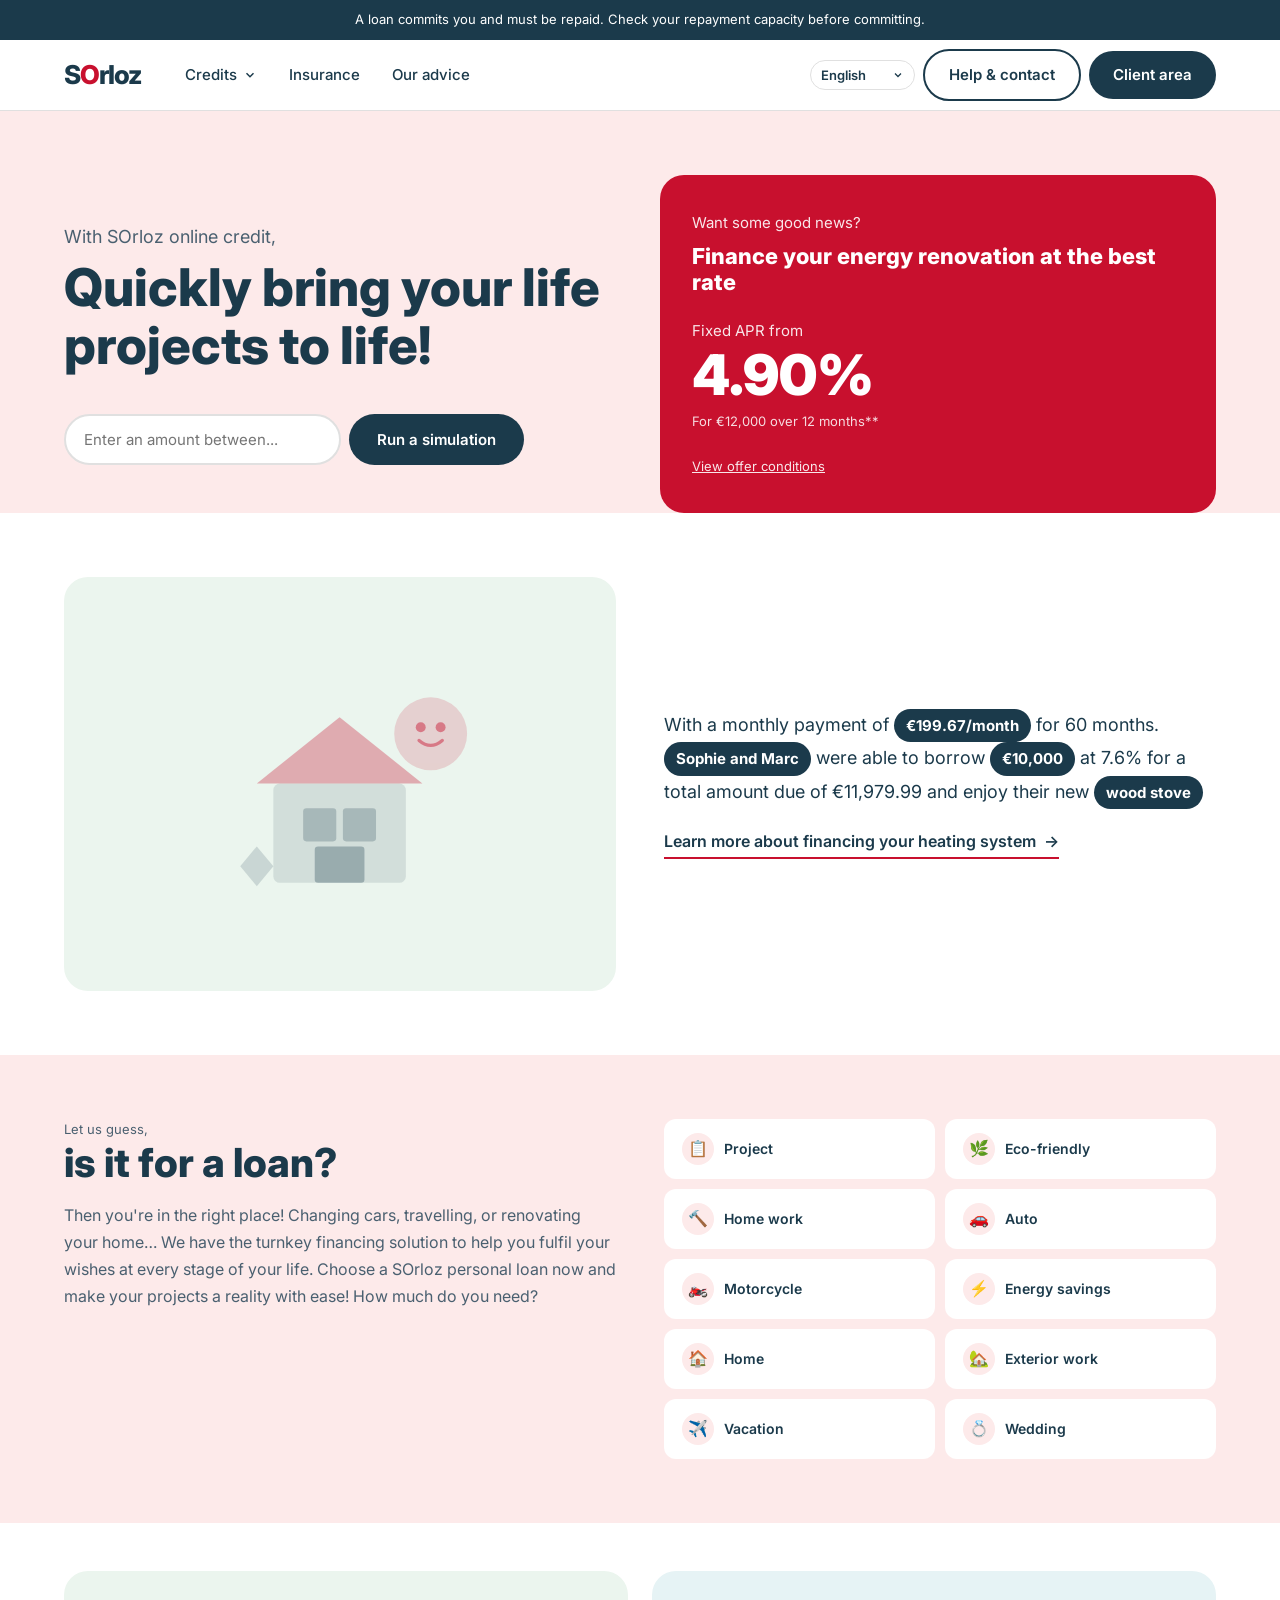
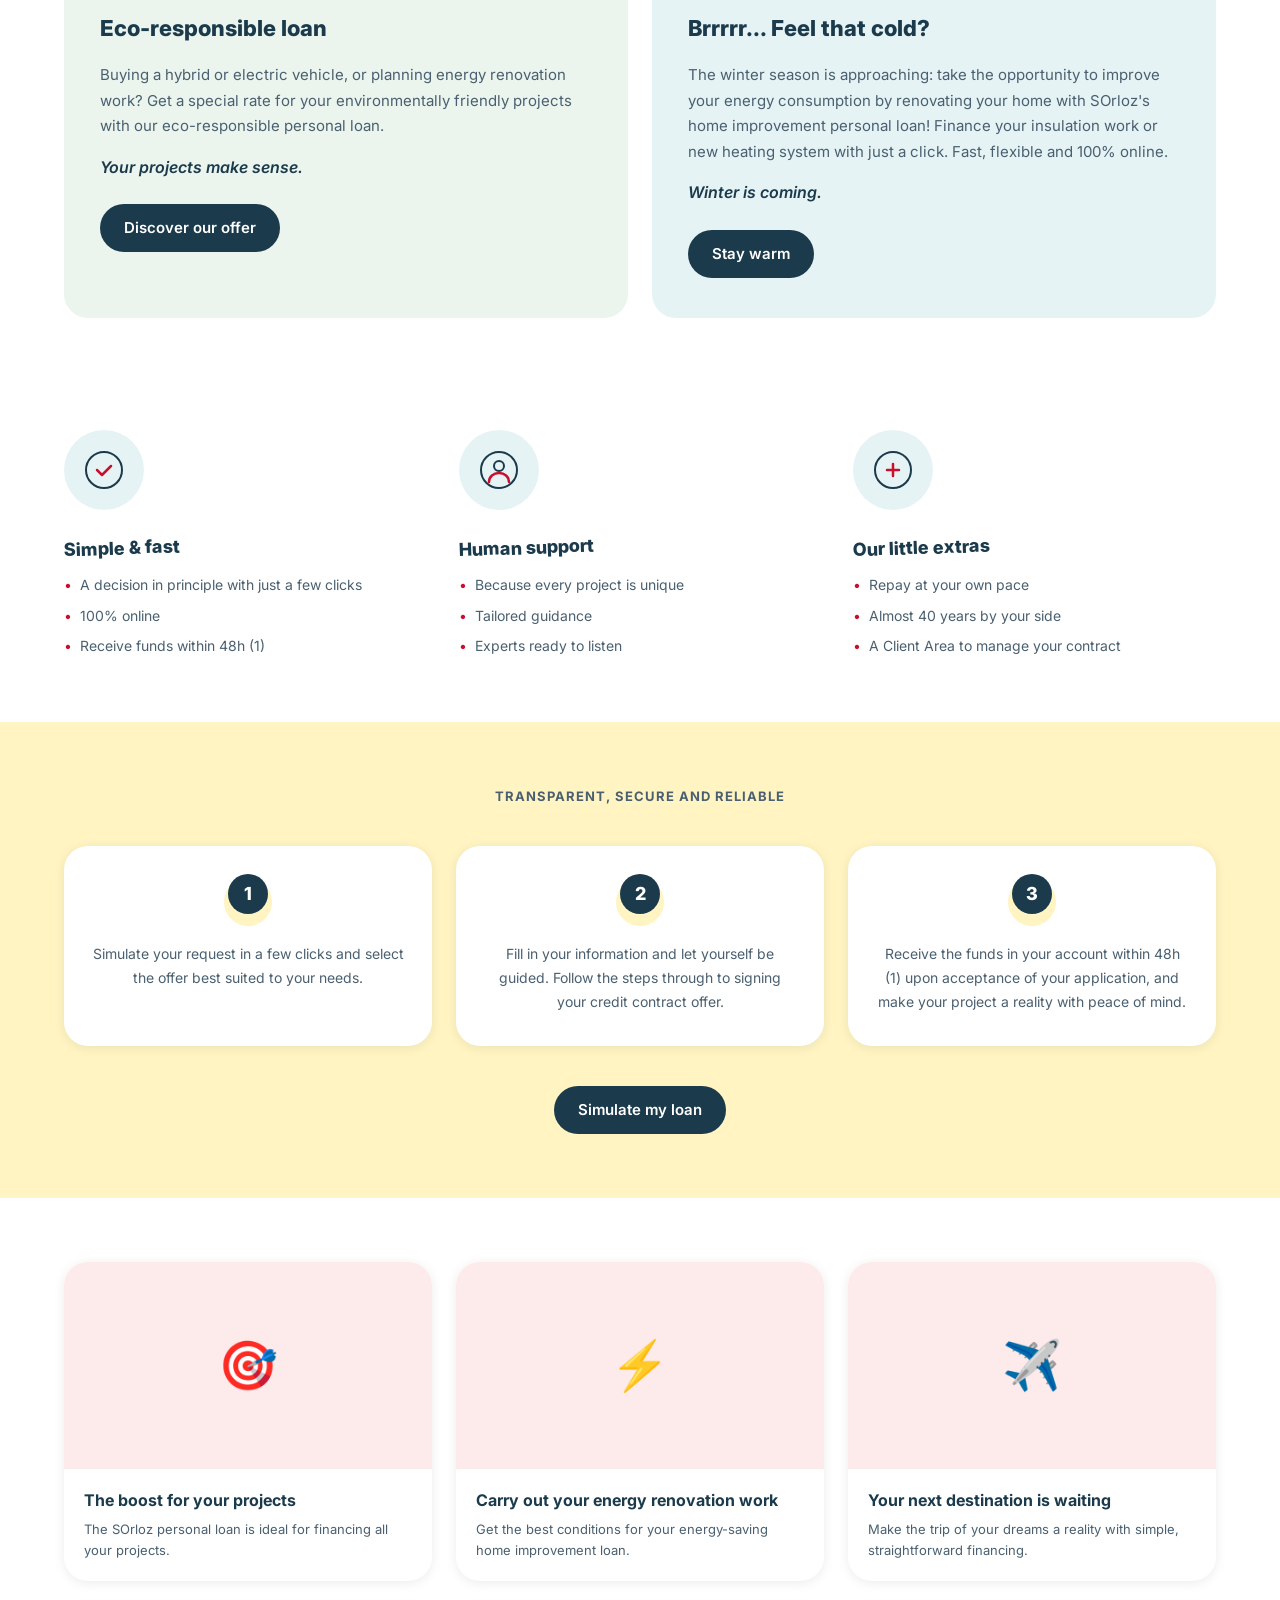
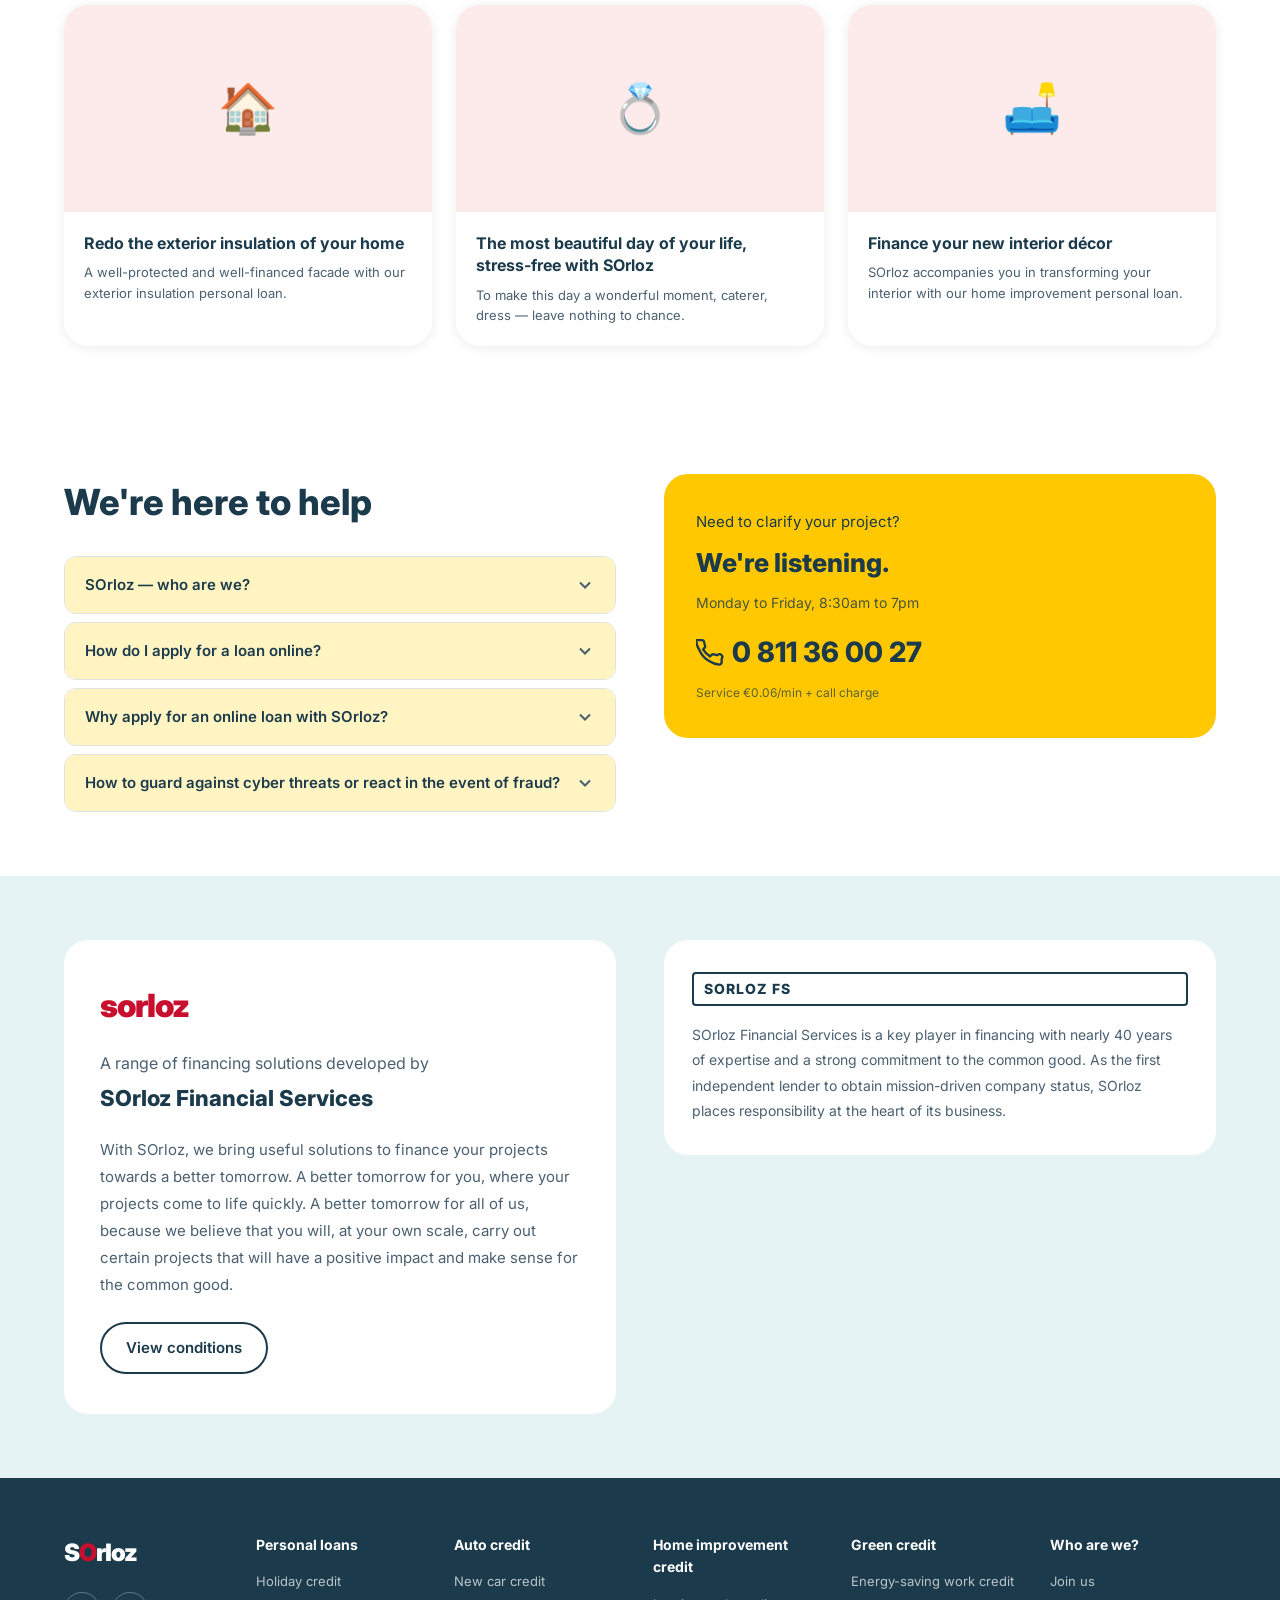
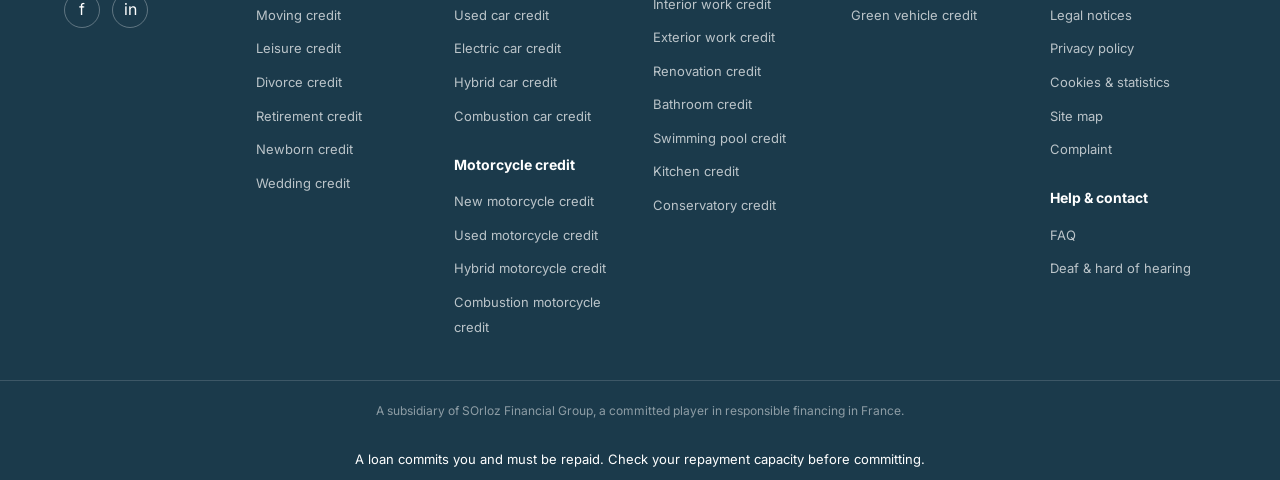
==== index.html @ 2b5bedf6 "Deploy: sync from main [skip ci]" ====
<!DOCTYPE html>
<html lang="fr">
<head>
  <meta charset="UTF-8">
  <meta name="viewport" content="width=device-width, initial-scale=1.0">
  <title>Le crédit en ligne : au service de vos projets | SOrloz</title>
  <meta name="description" content="SOrloz - Crédit en ligne simple, rapide et 100% en ligne. Financez vos projets de vie dès maintenant.">
  <link rel="preconnect" href="https://fonts.googleapis.com">
  <link rel="preconnect" href="https://fonts.gstatic.com" crossorigin>
  <link href="https://fonts.googleapis.com/css2?family=Inter:wght@400;500;600;700;800;900&display=swap" rel="stylesheet">
  <link rel="stylesheet" href="/assets/css/style.css?v=20260615d">
</head>
<body>

  <!-- ─── Alert bar ──────────────────────────────────────────────────────── -->
  <div class="alert-bar" role="alert">
    <span data-i18n="alert.disclaimer">Un crédit vous engage et doit être remboursé. Vérifiez vos capacités de remboursement avant de vous engager.</span>
  </div>

  <!-- ─── Header ────────────────────────────────────────────────────────── -->
  <header class="site-header">
    <div class="container header-inner">

      <a href="/" class="logo" aria-label="SOrloz - Accueil">
        S<span>O</span>rloz
      </a>

      <!-- Mobile toggle -->
      <button class="nav-toggle" aria-label="Menu" aria-expanded="false">&#9776;</button>

      <nav class="nav-links" aria-label="Navigation principale">
        <!-- Crédits mega-menu -->
        <div class="dropdown">
          <button class="dropdown-trigger nav-link" aria-expanded="false" aria-haspopup="true">
            <span data-i18n="nav.credits">Crédits</span>
            <svg width="14" height="14" viewBox="0 0 24 24" fill="none" stroke="currentColor" stroke-width="2.5">
              <polyline points="6 9 12 15 18 9"/>
            </svg>
          </button>
          <div class="dropdown-menu dropdown-mega" role="menu">
            <div class="mega-col">
              <p class="mega-col-title">Prêts personnels</p>
              <a href="/prets-personnels/credit-auto" role="menuitem">Prêt personnel auto</a>
              <a href="/prets-personnels/credit-moto" role="menuitem">Prêt personnel moto</a>
              <a href="/prets-personnels/credit-travaux" role="menuitem">Prêt personnel travaux</a>
              <a href="/prets-personnels/credit-projet" role="menuitem">Prêt personnel projet</a>
              <a href="/prets-personnels/pret-eco-responsable" role="menuitem">Prêt éco-responsable</a>
              <a href="/prets-personnels" class="mega-cta" role="menuitem">Nos prêts persos →</a>
            </div>
            <div class="mega-col">
              <p class="mega-col-title">Projets</p>
              <a href="/prets-personnels/credit-travaux/credit-terrasse" role="menuitem">Crédit terrasse</a>
              <a href="/prets-personnels/credit-projet/credit-vacances" role="menuitem">Crédit vacances</a>
              <a href="/prets-personnels/credit-travaux/credit-chauffage" role="menuitem">Crédit chauffage</a>
              <a href="/prets-personnels/credit-auto/credit-voiture-electrique" role="menuitem">Crédit voiture électrique</a>
              <a href="/prets-personnels/credit-travaux/credit-isolation" role="menuitem">Crédit isolation</a>
              <a href="/prets-personnels/credit-projet" class="mega-cta" role="menuitem">Votre projet →</a>
            </div>
            <div class="mega-col">
              <p class="mega-col-title">Information</p>
              <a href="/prets-personnels/simulation-credit-auto" role="menuitem">Simulation crédit voiture</a>
              <a href="/prets-personnels/simulation-credit-travaux" role="menuitem">Simulation crédit travaux</a>
              <a href="/prets-personnels/simulation-credit-projet" role="menuitem">Simulation crédit projet</a>
              <a href="/prets-personnels/simulation-credit-mariage" role="menuitem">Simulation crédit mariage</a>
              <a href="/prets-personnels/simulation-credit-moto" role="menuitem">Simulation crédit moto</a>
              <a href="/conseils" class="mega-cta" role="menuitem">Nos guides du crédit →</a>
            </div>
          </div>
        </div>

        <a href="/assurance/nos-assurances-de-prets" class="nav-link" data-i18n="nav.insurance">Assurances</a>
        <a href="/conseils" class="nav-link" data-i18n="nav.advice">Nos conseils</a>
        <div class="mobile-nav-footer">
          <div id="lang-switcher-mobile" role="group" aria-label="Sélection de la langue"></div>
        </div>
      </nav>

      <div class="nav-right">
        <!-- Language switcher -->
        <div id="lang-switcher-wrap" role="group" aria-label="Sélection de la langue"></div>

        <a href="/contact" class="btn btn-outline" data-i18n="nav.help">Aide et contact</a>
        <a href="/espace-client" class="btn btn-primary" data-i18n="nav.client">Espace client</a>
      </div>

    </div>
  </header>

  <main>

    <!-- ─── Hero ──────────────────────────────────────────────────────────── -->
    <section class="hero" aria-labelledby="hero-title">
      <div class="container">
        <div class="hero-inner">

          <div class="hero-left">
            <p class="hero-tagline" data-i18n="hero.tagline">Avec le crédit en ligne SOrloz,</p>
            <h1 class="hero-title" id="hero-title" data-i18n="hero.title">
              Concrétisez rapidement vos projets de vie !
            </h1>
            <div class="hero-sim" role="search">
              <input
                class="sim-input"
                type="number"
                min="5500"
                max="60000"
                data-i18n-placeholder="hero.input.placeholder"
                placeholder="Saisir un montant entre 5 500 € et 60 000 €"
                aria-label="Montant du crédit"
              >
              <button class="btn btn-primary sim-btn" data-i18n="hero.cta">
                Faire une simulation
              </button>
            </div>
          </div>

          <div class="hero-promo" role="complementary" aria-label="Offre promotionnelle">
            <p class="hero-promo-teaser" data-i18n="hero.promo.teaser">Vous voulez une bonne nouvelle ?</p>
            <h2 class="hero-promo-title" data-i18n="hero.promo.title">
              Financez votre rénovation énergétique au meilleur taux
            </h2>
            <p class="hero-promo-rate-label" data-i18n="hero.promo.rate.prefix">TAEG fixe à partir de</p>
            <p class="hero-promo-rate-value" data-i18n="hero.promo.rate.value">4,90%</p>
            <p class="hero-promo-rate-detail" data-i18n="hero.promo.rate.detail">Pour 12 000€ sur 12 mois**</p>
            <a href="#" class="hero-promo-cta" data-i18n="hero.promo.cta">Voir les conditions de l'offre</a>
          </div>

        </div>
      </div>
    </section>

    <!-- ─── Testimonial ────────────────────────────────────────────────────── -->
    <section class="testimonial" aria-label="Témoignage client">
      <div class="container">
        <div class="testimonial-inner">

          <div class="testimonial-visual" aria-hidden="true">
            <svg viewBox="0 0 200 160" fill="none" xmlns="http://www.w3.org/2000/svg">
              <!-- house -->
              <rect x="60" y="80" width="80" height="60" rx="4" fill="#1B3A4B" opacity=".15"/>
              <polygon points="50,80 100,40 150,80" fill="#C8102E" opacity=".4"/>
              <!-- window -->
              <rect x="78" y="95" width="20" height="20" rx="2" fill="#1B3A4B" opacity=".3"/>
              <rect x="102" y="95" width="20" height="20" rx="2" fill="#1B3A4B" opacity=".3"/>
              <!-- door -->
              <rect x="85" y="118" width="30" height="22" rx="2" fill="#1B3A4B" opacity=".4"/>
              <!-- smiley circle -->
              <circle cx="155" cy="50" r="22" fill="#C8102E" opacity=".2"/>
              <circle cx="149" cy="46" r="3" fill="#C8102E" opacity=".6"/>
              <circle cx="161" cy="46" r="3" fill="#C8102E" opacity=".6"/>
              <path d="M148 54 Q155 60 162 54" stroke="#C8102E" stroke-width="2" stroke-linecap="round" opacity=".6"/>
              <!-- diamond -->
              <polygon points="40,130 50,118 60,130 50,142" fill="#1B3A4B" opacity=".2"/>
            </svg>
          </div>

          <div class="testimonial-text">
            <p>
              <span data-i18n="testimonial.prefix">Avec une mensualité de</span>
              <span class="tag" data-i18n="testimonial.rate">199,67 €/mois</span>
              <span data-i18n="testimonial.duration">pendant 60 mois.</span>
              <span class="tag" data-i18n="testimonial.names">Sophie et Marc</span>
              <span data-i18n="testimonial.connector">ont pu emprunter</span>
              <span class="tag" data-i18n="testimonial.amount">10 000 €</span>
              <span data-i18n="testimonial.detail">à 7,6% pour un montant dû de 11 979,99€ et profiter de leur nouveau</span>
              <span class="tag" data-i18n="testimonial.product">poêle à bois</span>
            </p>
            <a href="/prets-personnels/credit-travaux/credit-chauffage" class="testimonial-link" data-i18n="testimonial.link">
              En savoir plus sur le financement de votre système de chauffage
            </a>
          </div>

        </div>
      </div>
    </section>

    <!-- ─── Categories ─────────────────────────────────────────────────────── -->
    <section class="categories" aria-labelledby="categories-heading">
      <div class="container">
        <div class="categories-inner">

          <div class="categories-left">
            <p class="categories-heading" data-i18n="categories.heading">Laissez-nous deviner,</p>
            <h2 class="categories-subheading" id="categories-heading" data-i18n="categories.subheading">
              c'est pour un crédit ?
            </h2>
            <p class="categories-desc" data-i18n="categories.description">
              Alors vous êtes au bon endroit ! Changer de voiture, envie de voyager, ou rénover votre intérieur… Nous avons la solution de financement clé en main pour vous permettre de réaliser vos souhaits à chaque étape de votre vie.
            </p>
          </div>

          <div class="categories-grid" role="list" aria-label="Catégories de projets">
            <a href="/prets-personnels/credit-projet" class="category-btn" role="listitem">
              <span class="category-icon" aria-hidden="true">📋</span>
              <span data-i18n="categories.project">Projet</span>
            </a>
            <a href="/prets-personnels/pret-eco-responsable" class="category-btn" role="listitem">
              <span class="category-icon" aria-hidden="true">🌿</span>
              <span data-i18n="categories.eco">Eco responsable</span>
            </a>
            <a href="/prets-personnels/credit-travaux" class="category-btn" role="listitem">
              <span class="category-icon" aria-hidden="true">🔨</span>
              <span data-i18n="categories.work">Travaux</span>
            </a>
            <a href="/prets-personnels/credit-auto" class="category-btn" role="listitem">
              <span class="category-icon" aria-hidden="true">🚗</span>
              <span data-i18n="categories.auto">Auto</span>
            </a>
            <a href="/prets-personnels/credit-moto" class="category-btn" role="listitem">
              <span class="category-icon" aria-hidden="true">🏍️</span>
              <span data-i18n="categories.moto">Moto</span>
            </a>
            <a href="/prets-personnels/credit-economie-energie" class="category-btn" role="listitem">
              <span class="category-icon" aria-hidden="true">⚡</span>
              <span data-i18n="categories.energy">Economie d'énergie</span>
            </a>
            <a href="/prets-personnels/credit-travaux-maison" class="category-btn" role="listitem">
              <span class="category-icon" aria-hidden="true">🏠</span>
              <span data-i18n="categories.home">Maison</span>
            </a>
            <a href="/prets-personnels/credit-travaux-exterieur" class="category-btn" role="listitem">
              <span class="category-icon" aria-hidden="true">🏡</span>
              <span data-i18n="categories.exterior">Travaux extérieur</span>
            </a>
            <a href="/prets-personnels/simulation-credit-vacances" class="category-btn" role="listitem">
              <span class="category-icon" aria-hidden="true">✈️</span>
              <span data-i18n="categories.vacation">Vacances</span>
            </a>
            <a href="/prets-personnels/simulation-credit-mariage" class="category-btn" role="listitem">
              <span class="category-icon" aria-hidden="true">💍</span>
              <span data-i18n="categories.wedding">Mariage</span>
            </a>
          </div>

        </div>
      </div>
    </section>

    <!-- ─── Promo cards ────────────────────────────────────────────────────── -->
    <section class="promos" aria-label="Offres spéciales">
      <div class="container">
        <div class="promos-inner">

          <div class="promo-card eco">
            <h3 class="promo-card-title" data-i18n="promo.eco.title">Prêt éco-responsable</h3>
            <p class="promo-card-desc" data-i18n="promo.eco.description">
              Vous achetez un véhicule hybride ou électrique ou voulez faire des travaux de rénovation énergétique ? Profitez d'un taux spécial pour vos projets respectueux de l'environnement avec notre prêt personnel éco-responsable.
            </p>
            <p class="promo-card-subtitle" data-i18n="promo.eco.subtitle">Vos projets ont du sens.</p>
            <a href="/prets-personnels/pret-eco-responsable" class="btn btn-primary promo-card-cta" data-i18n="promo.eco.cta">Découvrir notre offre</a>
          </div>

          <div class="promo-card winter">
            <h3 class="promo-card-title" data-i18n="promo.winter.title">Brrrrr... Vous sentez ce froid ?</h3>
            <p class="promo-card-desc" data-i18n="promo.winter.description">
              La période hivernale approche : profitez-en pour améliorer votre consommation énergétique en rénovant votre logement avec le prêt personnel travaux de SOrloz ! Le financement de vos travaux d'isolation ou de votre nouveau système de chauffage à portée de clic. Rapide, flexible et 100% en ligne.
            </p>
            <p class="promo-card-subtitle" data-i18n="promo.winter.subtitle">Winter is coming.</p>
            <a href="/prets-personnels/credit-economie-energie" class="btn btn-primary promo-card-cta" data-i18n="promo.winter.cta">Je reste au chaud</a>
          </div>

        </div>
      </div>
    </section>

    <!-- ─── Features ───────────────────────────────────────────────────────── -->
    <section class="features" aria-labelledby="features-heading">
      <div class="container">
        <div class="features-grid">

          <div class="feature-card">
            <div class="feature-icon-wrap" aria-hidden="true">
              <svg viewBox="0 0 40 40" fill="none">
                <circle cx="20" cy="20" r="18" stroke="#1B3A4B" stroke-width="2"/>
                <path d="M13 20l5 5 9-9" stroke="#C8102E" stroke-width="2.5" stroke-linecap="round" stroke-linejoin="round"/>
              </svg>
            </div>
            <h3 class="feature-title" data-i18n="features.title1">Simple et rapide</h3>
            <ul class="feature-list">
              <li data-i18n="features.1.1">Une réponse de principe en quelques clics</li>
              <li data-i18n="features.1.2">100% en ligne</li>
              <li data-i18n="features.1.3">Obtenez les fonds en 48h (1)</li>
            </ul>
          </div>

          <div class="feature-card">
            <div class="feature-icon-wrap" aria-hidden="true">
              <svg viewBox="0 0 40 40" fill="none">
                <circle cx="20" cy="20" r="18" stroke="#1B3A4B" stroke-width="2"/>
                <circle cx="20" cy="16" r="5" stroke="#1B3A4B" stroke-width="2"/>
                <path d="M10 32c0-5.5 4.5-9 10-9s10 3.5 10 9" stroke="#C8102E" stroke-width="2.5" stroke-linecap="round"/>
              </svg>
            </div>
            <h3 class="feature-title" data-i18n="features.title2">Suivi humain</h3>
            <ul class="feature-list">
              <li data-i18n="features.2.1">Parce que chaque projet est unique</li>
              <li data-i18n="features.2.2">Un accompagnement adapté</li>
              <li data-i18n="features.2.3">Des experts à votre écoute</li>
            </ul>
          </div>

          <div class="feature-card">
            <div class="feature-icon-wrap" aria-hidden="true">
              <svg viewBox="0 0 40 40" fill="none">
                <circle cx="20" cy="20" r="18" stroke="#1B3A4B" stroke-width="2"/>
                <path d="M14 20h12M20 14v12" stroke="#C8102E" stroke-width="2.5" stroke-linecap="round"/>
              </svg>
            </div>
            <h3 class="feature-title" data-i18n="features.title3">Nos petits plus</h3>
            <ul class="feature-list">
              <li data-i18n="features.3.1">Remboursez à votre rythme</li>
              <li data-i18n="features.3.2">Bientôt 40 ans à vos côtés</li>
              <li data-i18n="features.3.3">Un Espace Client pour gérer votre contrat</li>
            </ul>
          </div>

        </div>
      </div>
    </section>

    <!-- ─── Process ────────────────────────────────────────────────────────── -->
    <section class="process" aria-labelledby="process-title" id="simulate">
      <div class="container">
        <p class="process-tagline" id="process-title" data-i18n="process.tagline">Transparent, sécurisé et fiable</p>

        <div class="process-steps">

          <div class="process-step">
            <div class="process-step-icon" aria-hidden="true">
              <div class="process-step-num">1</div>
            </div>
            <p data-i18n="process.step1">
              Simulez votre demande en quelques clics et sélectionnez l'offre la plus adaptée à votre besoin.
            </p>
          </div>

          <div class="process-step">
            <div class="process-step-icon" aria-hidden="true">
              <div class="process-step-num">2</div>
            </div>
            <p data-i18n="process.step2">
              Complétez vos informations et laissez-vous guider. Suivez les étapes jusqu'à la signature de votre offre de contrat de crédit.
            </p>
          </div>

          <div class="process-step">
            <div class="process-step-icon" aria-hidden="true">
              <div class="process-step-num">3</div>
            </div>
            <p data-i18n="process.step3">
              Recevez les fonds sur votre compte sous 48h (1) dès l'acceptation de votre dossier, et concrétisez votre projet en toute sérénité.
            </p>
          </div>

        </div>

        <div class="process-cta">
          <a href="/simulateur" class="btn btn-primary" data-i18n="process.cta">Simuler mon prêt</a>
        </div>

      </div>
    </section>

    <!-- ─── Articles ───────────────────────────────────────────────────────── -->
    <section class="articles" aria-labelledby="articles-heading">
      <div class="container">
        <div class="articles-grid">

          <article class="article-card">
            <a href="/prets-personnels/credit-projet" class="article-link">
              <div class="article-thumb" aria-hidden="true">🎯</div>
              <div class="article-body">
                <h3 class="article-title" data-i18n="articles.1.title">Le coup de pouce pour vos projets</h3>
                <p class="article-excerpt" data-i18n="articles.1.excerpt">Le prêt personnel de SOrloz est idéal pour financer tous vos projets.</p>
              </div>
            </a>
          </article>

          <article class="article-card">
            <a href="/prets-personnels/credit-economie-energie" class="article-link">
              <div class="article-thumb" aria-hidden="true">⚡</div>
              <div class="article-body">
                <h3 class="article-title" data-i18n="articles.2.title">Réalisez vos travaux de rénovation énergétique</h3>
                <p class="article-excerpt" data-i18n="articles.2.excerpt">Obtenez les meilleures conditions pour votre prêt travaux économie d'énergie.</p>
              </div>
            </a>
          </article>

          <article class="article-card">
            <a href="/prets-personnels/credit-projet/credit-vacances" class="article-link">
              <div class="article-thumb" aria-hidden="true">✈️</div>
              <div class="article-body">
                <h3 class="article-title" data-i18n="articles.3.title">Votre prochaine destination vous attend</h3>
                <p class="article-excerpt" data-i18n="articles.3.excerpt">Réalisez le voyage de vos rêves grâce au financement en toute simplicité.</p>
              </div>
            </a>
          </article>

          <article class="article-card">
            <a href="/prets-personnels/credit-travaux-exterieur" class="article-link">
              <div class="article-thumb" aria-hidden="true">🏠</div>
              <div class="article-body">
                <h3 class="article-title" data-i18n="articles.4.title">Refaire l'isolation extérieure de votre maison</h3>
                <p class="article-excerpt" data-i18n="articles.4.excerpt">Une façade bien protégée et bien financée avec notre prêt personnel isolation extérieure.</p>
              </div>
            </a>
          </article>

          <article class="article-card">
            <a href="/prets-personnels/credit-projet/credit-mariage" class="article-link">
              <div class="article-thumb" aria-hidden="true">💍</div>
              <div class="article-body">
                <h3 class="article-title" data-i18n="articles.5.title">Le plus beau jour de votre vie sans stress avec SOrloz</h3>
                <p class="article-excerpt" data-i18n="articles.5.excerpt">Pour faire de ce jour un merveilleux moment, traiteur, robe, n'omettez aucun détail.</p>
              </div>
            </a>
          </article>

          <article class="article-card">
            <a href="/prets-personnels/credit-travaux/credit-amenagement" class="article-link">
              <div class="article-thumb" aria-hidden="true">🛋️</div>
              <div class="article-body">
                <h3 class="article-title" data-i18n="articles.6.title">Financer votre nouvelle décoration intérieure</h3>
                <p class="article-excerpt" data-i18n="articles.6.excerpt">SOrloz vous accompagne dans le changement de votre intérieur avec notre prêt personnel aménagement.</p>
              </div>
            </a>
          </article>

        </div>
      </div>
    </section>

    <!-- ─── FAQ ────────────────────────────────────────────────────────────── -->
    <section class="faq" aria-labelledby="faq-title">
      <div class="container">
        <div class="faq-inner">

          <div class="faq-left">
            <h2 class="faq-title" id="faq-title" data-i18n="faq.title">Nous sommes là pour vous aider</h2>

            <div class="faq-list" role="list">

              <div class="faq-item" role="listitem">
                <button class="faq-question" aria-expanded="false">
                  <span data-i18n="faq.q1">SOrloz, qui sommes-nous ?</span>
                  <svg class="faq-chevron" width="20" height="20" viewBox="0 0 24 24" fill="none" stroke="currentColor" stroke-width="2.5" aria-hidden="true">
                    <polyline points="6 9 12 15 18 9"/>
                  </svg>
                </button>
                <div class="faq-answer" aria-hidden="true">
                  <div class="faq-answer-inner" data-i18n="faq.a1">
                    SOrloz est votre partenaire de confiance pour le financement de vos projets personnels.
                  </div>
                </div>
              </div>

              <div class="faq-item" role="listitem">
                <button class="faq-question" aria-expanded="false">
                  <span data-i18n="faq.q2">Comment faire ma demande de crédit en ligne ?</span>
                  <svg class="faq-chevron" width="20" height="20" viewBox="0 0 24 24" fill="none" stroke="currentColor" stroke-width="2.5" aria-hidden="true">
                    <polyline points="6 9 12 15 18 9"/>
                  </svg>
                </button>
                <div class="faq-answer" aria-hidden="true">
                  <div class="faq-answer-inner" data-i18n="faq.a2">
                    Rien de plus simple : utilisez notre simulateur.
                  </div>
                </div>
              </div>

              <div class="faq-item" role="listitem">
                <button class="faq-question" aria-expanded="false">
                  <span data-i18n="faq.q3">Pourquoi faire ma demande de crédit en ligne avec SOrloz ?</span>
                  <svg class="faq-chevron" width="20" height="20" viewBox="0 0 24 24" fill="none" stroke="currentColor" stroke-width="2.5" aria-hidden="true">
                    <polyline points="6 9 12 15 18 9"/>
                  </svg>
                </button>
                <div class="faq-answer" aria-hidden="true">
                  <div class="faq-answer-inner" data-i18n="faq.a3">
                    SOrloz vous offre une réponse rapide et des fonds disponibles en 48h.
                  </div>
                </div>
              </div>

              <div class="faq-item" role="listitem">
                <button class="faq-question" aria-expanded="false">
                  <span data-i18n="faq.q4">Comment se prémunir des cybermenaces ou réagir en cas de fraude ?</span>
                  <svg class="faq-chevron" width="20" height="20" viewBox="0 0 24 24" fill="none" stroke="currentColor" stroke-width="2.5" aria-hidden="true">
                    <polyline points="6 9 12 15 18 9"/>
                  </svg>
                </button>
                <div class="faq-answer" aria-hidden="true">
                  <div class="faq-answer-inner" data-i18n="faq.a4">
                    Ne communiquez jamais vos codes d'accès ou mots de passe.
                  </div>
                </div>
              </div>

            </div>
          </div>

          <div class="faq-right">
            <div class="contact-box" role="complementary" aria-label="Contact">
              <p class="contact-box-teaser" data-i18n="contact.teaser">Besoin de préciser votre projet ?</p>
              <p class="contact-box-headline" data-i18n="contact.headline">On vous écoute.</p>
              <p class="contact-box-hours" data-i18n="contact.hours">du lundi au vendredi de 8h30 à 19h</p>
              <p class="contact-box-phone">
                <svg width="28" height="28" viewBox="0 0 24 24" fill="none" stroke="currentColor" stroke-width="2" aria-hidden="true">
                  <path d="M22 16.92v3a2 2 0 01-2.18 2 19.79 19.79 0 01-8.63-3.07A19.5 19.5 0 013.07 9.81a19.79 19.79 0 01-3.07-8.67A2 2 0 012 1h3a2 2 0 012 1.72c.127.96.361 1.903.7 2.81a2 2 0 01-.45 2.11L6.09 8.91a16 16 0 006 6l1.27-1.27a2 2 0 012.11-.45c.907.339 1.85.573 2.81.7A2 2 0 0122 16.92z"/>
                </svg>
                <span data-i18n="contact.phone">0 811 36 00 27</span>
              </p>
              <p class="contact-box-rate" data-i18n="contact.rate">Service 0,06 €/min + prix appel</p>
            </div>
          </div>

        </div>
      </div>
    </section>

    <!-- ─── About ──────────────────────────────────────────────────────────── -->
    <section class="about" aria-labelledby="about-heading">
      <div class="container">
        <div class="about-inner">

          <div class="about-left">
            <div class="about-logo" aria-hidden="true">sorloz</div>
            <p class="about-tagline" data-i18n="about.tagline">Une gamme de solutions de financement développée par</p>
            <h2 class="about-entity" id="about-heading" data-i18n="about.entity">SOrloz Financial Services</h2>
            <p class="about-desc" data-i18n="about.description">
              Avec SOrloz, nous apportons des solutions utiles pour financer vos projets vers un meilleur lendemain. Un meilleur lendemain pour vous, où vos projets se concrétisent rapidement. Un meilleur lendemain pour nous tous, car nous sommes persuadés que vous réaliserez, à votre échelle, certains projets qui auront un impact positif et du sens pour le bien commun.
            </p>
            <a href="/infos/mentions-legales" class="btn btn-outline about-cta" style="margin-top:24px" data-i18n="about.cta">Voir les conditions</a>
          </div>

          <div class="about-company-card">
            <div class="about-company-logo" aria-label="SOrloz Financial Services">SOrloz FS</div>
            <p class="about-company-text" data-i18n="about.company">
              SOrloz Financial Services est un acteur incontournable du financement avec près de 40 ans d'expertise et un engagement fort pour le bien commun. Premier financeur à avoir obtenu le statut d'entreprise à mission, SOrloz place la responsabilité au cœur de son activité.
            </p>
          </div>

        </div>
      </div>
    </section>

  </main>

  <!-- ─── Footer ────────────────────────────────────────────────────────────── -->
  <footer class="site-footer" aria-label="Pied de page">

    <div class="footer-main">
      <div class="container">
        <div class="footer-grid">

          <div class="footer-brand-col">
            <a href="/" class="footer-logo" aria-label="SOrloz - Accueil">S<span>O</span>rloz</a>
            <div class="footer-social" aria-label="Réseaux sociaux">
              <a href="#" class="social-link" aria-label="Facebook">f</a>
              <a href="#" class="social-link" aria-label="LinkedIn">in</a>
            </div>
          </div>

          <div class="footer-col">
            <h3 class="footer-col-title" data-i18n="footer.personal">Prêts personnels</h3>
            <ul class="footer-links">
              <li><a href="/prets-personnels/credit-projet/credit-vacances" data-i18n="footer.personal.vacation">Crédit vacances</a></li>
              <li><a href="/prets-personnels/credit-projet/credit-demenagement" data-i18n="footer.personal.moving">Crédit déménagement</a></li>
              <li><a href="/prets-personnels/credit-projet/credit-loisirs" data-i18n="footer.personal.leisure">Crédit loisirs</a></li>
              <li><a href="/prets-personnels/credit-projet/credit-divorce" data-i18n="footer.personal.divorce">Crédit divorce</a></li>
              <li><a href="/prets-personnels/credit-projet/credit-retraite" data-i18n="footer.personal.retirement">Crédit retraite</a></li>
              <li><a href="/prets-personnels/credit-projet/credit-naissance" data-i18n="footer.personal.birth">Crédit naissance</a></li>
              <li><a href="/prets-personnels/credit-projet/credit-mariage" data-i18n="footer.personal.wedding">Crédit mariage</a></li>
            </ul>
          </div>

          <div class="footer-col">
            <h3 class="footer-col-title" data-i18n="footer.auto">Crédit auto</h3>
            <ul class="footer-links">
              <li><a href="/prets-personnels/credit-auto/credit-voiture-neuve" data-i18n="footer.auto.new">Crédit voiture neuve</a></li>
              <li><a href="/prets-personnels/credit-auto/credit-voiture-occasion" data-i18n="footer.auto.used">Crédit voiture occasion</a></li>
              <li><a href="/prets-personnels/credit-auto/credit-voiture-electrique" data-i18n="footer.auto.electric">Crédit voiture électrique</a></li>
              <li><a href="/prets-personnels/credit-auto/credit-voiture-hybride" data-i18n="footer.auto.hybrid">Crédit voiture hybride</a></li>
              <li><a href="/prets-personnels/credit-auto/credit-voiture-thermique" data-i18n="footer.auto.thermal">Crédit voiture thermique</a></li>
            </ul>
            <br>
            <h3 class="footer-col-title" data-i18n="footer.moto">Crédit moto</h3>
            <ul class="footer-links">
              <li><a href="/prets-personnels/credit-moto/credit-moto-neuve" data-i18n="footer.moto.new">Crédit moto neuve</a></li>
              <li><a href="/prets-personnels/credit-moto/credit-moto-occasion" data-i18n="footer.moto.used">Crédit moto occasion</a></li>
              <li><a href="/prets-personnels/credit-moto/credit-moto-hybride" data-i18n="footer.moto.hybrid">Crédit moto hybride</a></li>
              <li><a href="/prets-personnels/credit-moto/credit-moto-thermique" data-i18n="footer.moto.thermal">Crédit moto thermique</a></li>
            </ul>
          </div>

          <div class="footer-col">
            <h3 class="footer-col-title" data-i18n="footer.work">Crédit travaux</h3>
            <ul class="footer-links">
              <li><a href="/prets-personnels/credit-travaux-interieur" data-i18n="footer.work.interior">Crédit travaux intérieur</a></li>
              <li><a href="/prets-personnels/credit-travaux-exterieur" data-i18n="footer.work.exterior">Crédit travaux extérieur</a></li>
              <li><a href="/prets-personnels/credit-travaux/credit-renovation" data-i18n="footer.work.renovation">Crédit rénovation</a></li>
              <li><a href="/prets-personnels/credit-travaux/credit-salle-de-bain" data-i18n="footer.work.bathroom">Crédit salle de bain</a></li>
              <li><a href="/prets-personnels/credit-travaux/credit-piscine" data-i18n="footer.work.pool">Crédit piscine</a></li>
              <li><a href="/prets-personnels/credit-travaux/credit-cuisine" data-i18n="footer.work.kitchen">Crédit cuisine</a></li>
              <li><a href="/prets-personnels/credit-travaux/credit-veranda" data-i18n="footer.work.veranda">Crédit véranda</a></li>
            </ul>
          </div>

          <div class="footer-col">
            <h3 class="footer-col-title" data-i18n="footer.green">Crédit vert</h3>
            <ul class="footer-links">
              <li><a href="/prets-personnels/credit-economie-energie" data-i18n="footer.green.energy">Crédit économie d'énergie</a></li>
              <li><a href="/prets-personnels/credit-vehicule-vert" data-i18n="footer.green.vehicle">Crédit véhicule vert</a></li>
            </ul>
          </div>

          <div class="footer-col">
            <h3 class="footer-col-title" data-i18n="footer.about">Qui sommes nous ?</h3>
            <ul class="footer-links">
              <li><a href="/infos/qui-sommes-nous" data-i18n="footer.about.join">Nous rejoindre</a></li>
              <li><a href="/infos/mentions-legales" data-i18n="footer.about.legal">Mentions légales</a></li>
              <li><a href="/infos/politique-de-confidentialite" data-i18n="footer.about.privacy">Politique de confidentialité</a></li>
              <li><a href="/infos/cookies-et-statistiques" data-i18n="footer.about.cookies">Cookies et statistiques</a></li>
              <li><a href="/infos/plan-site" data-i18n="footer.about.sitemap">Plan du site</a></li>
              <li><a href="/faq/faire-une-reclamation" data-i18n="footer.about.complaint">Réclamation</a></li>
            </ul>
            <br>
            <h3 class="footer-col-title" data-i18n="footer.help">Aide et contact</h3>
            <ul class="footer-links">
              <li><a href="/faq" data-i18n="footer.help.faq">Foire aux questions</a></li>
              <li><a href="/infos/service-sourds-et-malentendants" data-i18n="footer.help.deaf">Sourds et malentendants</a></li>
            </ul>
          </div>

        </div>
      </div>
    </div>

    <div class="footer-bottom">
      <div class="container">
        <p class="footer-legal" data-i18n="footer.legal">
          Une filiale de SOrloz Financial Group, acteur engagé du financement responsable en France.
        </p>
      </div>
    </div>

  </footer>

  <!-- ─── Alert bar (bottom) ─────────────────────────────────────────────── -->
  <div class="alert-bar" role="contentinfo">
    <span data-i18n="alert.disclaimer">Un crédit vous engage et doit être remboursé. Vérifiez vos capacités de remboursement avant de vous engager.</span>
  </div>

  <script src="/assets/js/pages.js?v=20260617j"></script>
  <script src="/assets/js/app.js?v=20260617h"></script>
</body>
</html>
---- assets/css/style.css ----
/* ─── Variables ─────────────────────────────────────────────────────────────── */
:root {
  --red:        #C8102E;
  --red-hover:  #a50d26;
  --dark:       #1B3A4B;
  --dark-light: #2c5066;
  --pink-bg:    #FDEAEA;
  --green-bg:   #EBF5EE;
  --yellow-bg:  #FFF4C2;
  --teal-bg:    #E6F3F5;
  --card-bg:    #ffffff;
  --text:       #1B3A4B;
  --text-light: #4a6070;
  --border:     #e0e0e0;
  --radius-sm:  6px;
  --radius:     12px;
  --radius-lg:  24px;
  --shadow:     0 2px 12px rgba(0,0,0,.08);
  --shadow-md:  0 4px 20px rgba(0,0,0,.12);
  --font:       'Inter', 'Segoe UI', Arial, sans-serif;
  --max-w:      1200px;
}

/* ─── Reset ─────────────────────────────────────────────────────────────────── */
*, *::before, *::after { box-sizing: border-box; margin: 0; padding: 0; }
html { scroll-behavior: smooth; }
body {
  font-family: var(--font);
  color: var(--text);
  background: #fff;
  line-height: 1.6;
  font-size: 16px;
}
img { max-width: 100%; display: block; }
a { color: inherit; text-decoration: none; }
ul { list-style: none; }
button { cursor: pointer; font-family: inherit; border: none; background: none; }

/* ─── Utility ───────────────────────────────────────────────────────────────── */
.container { max-width: var(--max-w); margin: 0 auto; padding: 0 24px; }
.btn {
  display: inline-flex; align-items: center; justify-content: center;
  padding: 12px 24px; border-radius: 50px; font-weight: 600;
  font-size: 15px; transition: background .2s, transform .1s;
}
.btn:active { transform: scale(.98); }
.btn-primary { background: var(--dark); color: #fff; }
.btn-primary:hover { background: var(--dark-light); }
.btn-outline {
  background: transparent; color: var(--dark);
  border: 2px solid var(--dark);
}
.btn-outline:hover { background: var(--dark); color: #fff; }
.btn-red { background: var(--red); color: #fff; }
.btn-red:hover { background: var(--red-hover); }
.tag {
  display: inline-block; background: var(--dark); color: #fff;
  padding: 4px 12px; border-radius: 50px; font-weight: 700; font-size: 15px;
}
.tag-green { background: var(--green-bg); color: var(--dark); }

/* ─── Alert bar ─────────────────────────────────────────────────────────────── */
.alert-bar {
  background: var(--dark);
  color: #fff;
  text-align: center;
  font-size: 13px;
  padding: 10px 24px;
  line-height: 1.5;
}

/* ─── Header / Nav ──────────────────────────────────────────────────────────── */
.site-header {
  background: #fff;
  border-bottom: 1px solid var(--border);
  position: sticky; top: 0; z-index: 100;
}
.header-inner {
  display: flex; align-items: center; gap: 32px;
  height: 70px;
}
.logo {
  font-size: 26px; font-weight: 800; color: var(--dark);
  letter-spacing: -1px; flex-shrink: 0;
}
.logo span { color: var(--red); }

.nav-links {
  display: flex; align-items: center; gap: 8px; flex: 1;
}
.nav-link {
  padding: 8px 12px; border-radius: var(--radius-sm);
  font-size: 15px; font-weight: 500; color: var(--text);
  transition: background .15s;
  white-space: nowrap;
}
.nav-link:hover { background: var(--pink-bg); }

/* dropdown */
.dropdown { position: relative; }
.dropdown-trigger {
  display: flex; align-items: center; gap: 6px;
  padding: 8px 12px; border-radius: var(--radius-sm);
  font-size: 15px; font-weight: 500; cursor: pointer;
  transition: background .15s;
}
.dropdown-trigger:hover { background: var(--pink-bg); }
.dropdown-trigger svg { transition: transform .2s; }
.dropdown-trigger[aria-expanded="true"] svg { transform: rotate(180deg); }
.dropdown-menu {
  position: absolute; top: calc(100% + 8px); left: 0;
  background: #fff; border-radius: var(--radius);
  box-shadow: var(--shadow-md); min-width: 200px;
  padding: 8px 0; opacity: 0; visibility: hidden;
  transform: translateY(-8px); transition: all .2s;
}
.dropdown-menu.open { opacity: 1; visibility: visible; transform: translateY(0); }
.dropdown-menu a {
  display: block; padding: 10px 20px;
  font-size: 14px; font-weight: 500;
  transition: background .15s;
}
.dropdown-menu a:hover { background: var(--pink-bg); }

/* mega-menu */
.dropdown-mega {
  min-width: 680px; left: 50%; transform: translateX(-50%) translateY(-8px);
  padding: 20px; display: flex; gap: 0;
}
.dropdown-mega.open { transform: translateX(-50%) translateY(0); opacity: 1; visibility: visible; }
.mega-col {
  flex: 1; padding: 0 16px;
  border-right: 1px solid var(--border);
}
.mega-col:last-child { border-right: none; }
.mega-col-title {
  font-size: 11px; font-weight: 700; letter-spacing: .06em;
  text-transform: uppercase; color: var(--text-light);
  margin-bottom: 10px; padding: 0 4px;
}
.mega-col a { padding: 7px 4px; border-radius: 4px; font-size: 13px; }
.mega-col a:hover { background: var(--pink-bg); padding-left: 8px; }
.mega-cta {
  margin-top: 10px; color: var(--red) !important;
  font-weight: 600 !important; font-size: 13px !important;
}

.nav-right {
  display: flex; align-items: center; gap: 8px; margin-left: auto; flex-shrink: 0;
}
.nav-toggle { display: none; }

/* lang select dropdown */
#lang-switcher-wrap { display: flex; align-items: center; }
.lang-select {
  padding: 6px 28px 6px 10px; border-radius: 50px;
  border: 1px solid var(--border); font-family: var(--font);
  font-size: 13px; font-weight: 600; color: var(--text);
  background: #fff url("data:image/svg+xml,%3Csvg xmlns='http://www.w3.org/2000/svg' width='12' height='12' viewBox='0 0 24 24' fill='none' stroke='%231B3A4B' stroke-width='2.5'%3E%3Cpolyline points='6 9 12 15 18 9'/%3E%3C/svg%3E") no-repeat right 10px center;
  appearance: none; cursor: pointer; transition: border-color .15s;
  outline: none;
}
.lang-select:focus { border-color: var(--dark); }

/* ─── Hero ──────────────────────────────────────────────────────────────────── */
.hero {
  background: var(--pink-bg);
  padding: 64px 0 0;
  overflow: hidden;
}
.hero-inner {
  display: grid; grid-template-columns: 1fr 1fr;
  gap: 40px; align-items: center;
}
.hero-tagline {
  font-size: 18px; font-weight: 400; color: var(--text-light);
  margin-bottom: 8px;
}
.hero-title {
  font-size: clamp(36px, 5vw, 52px);
  font-weight: 800; line-height: 1.1;
  color: var(--dark); margin-bottom: 40px;
}
.hero-sim {
  display: flex; gap: 8px; max-width: 460px;
}
.sim-input {
  flex: 1; padding: 14px 18px; border-radius: 50px;
  border: 2px solid var(--border); font-size: 15px;
  font-family: inherit; color: var(--text);
  transition: border-color .2s;
  outline: none;
}
.sim-input:focus { border-color: var(--dark); }
.sim-input.error { border-color: var(--red); }
.sim-btn { border-radius: 50px; padding: 14px 28px; flex-shrink: 0; }

/* promo card */
.hero-promo {
  background: var(--red);
  border-radius: var(--radius-lg);
  padding: 36px 32px;
  color: #fff;
  align-self: stretch;
  display: flex; flex-direction: column; justify-content: center;
}
.hero-promo-teaser { font-size: 15px; margin-bottom: 8px; opacity: .9; }
.hero-promo-title {
  font-size: 22px; font-weight: 800; line-height: 1.2;
  margin-bottom: 24px;
}
.hero-promo-rate-label { font-size: 15px; opacity: .9; margin-bottom: 4px; }
.hero-promo-rate-value {
  font-size: 56px; font-weight: 900; line-height: 1;
  margin-bottom: 8px;
}
.hero-promo-rate-detail { font-size: 13px; opacity: .85; margin-bottom: 24px; }
.hero-promo-cta {
  font-size: 13px; text-decoration: underline; opacity: .9;
  cursor: pointer; display: inline-block;
}

/* ─── Testimonial ───────────────────────────────────────────────────────────── */
.testimonial {
  padding: 64px 0;
  background: #fff;
}
.testimonial-inner {
  display: grid; grid-template-columns: 1fr 1fr;
  gap: 48px; align-items: center;
}
.testimonial-visual {
  background: var(--green-bg);
  border-radius: var(--radius-lg);
  aspect-ratio: 4/3;
  display: flex; align-items: center; justify-content: center;
  overflow: hidden;
}
.testimonial-visual svg { width: 60%; opacity: .8; }
.testimonial-text p { font-size: 18px; line-height: 1.7; }
.testimonial-text .tag { font-size: 15px; }
.testimonial-link {
  display: inline-flex; align-items: center; gap: 8px;
  margin-top: 20px; font-weight: 600; color: var(--dark);
  border-bottom: 2px solid var(--red); padding-bottom: 2px;
}
.testimonial-link::after { content: '→'; }

/* ─── Categories ────────────────────────────────────────────────────────────── */
.categories { padding: 64px 0; background: var(--pink-bg); }
.categories-inner {
  display: grid; grid-template-columns: 1fr 1fr;
  gap: 48px; align-items: start;
}
.categories-heading { font-size: 13px; color: var(--text-light); font-weight: 400; }
.categories-subheading {
  font-size: clamp(28px, 4vw, 40px); font-weight: 800;
  line-height: 1.15; margin-bottom: 16px;
}
.categories-desc { font-size: 16px; color: var(--text-light); line-height: 1.7; }
.categories-grid {
  display: grid; grid-template-columns: 1fr 1fr;
  gap: 10px;
}
.category-btn {
  display: flex; align-items: center; gap: 10px;
  padding: 12px 16px; background: #fff;
  border-radius: var(--radius); font-size: 14px; font-weight: 600;
  color: var(--dark); border: 2px solid transparent;
  transition: border-color .15s, box-shadow .15s;
}
.category-btn:hover { border-color: var(--red); box-shadow: var(--shadow); }
.category-icon {
  width: 32px; height: 32px; flex-shrink: 0;
  background: var(--pink-bg); border-radius: 50%;
  display: flex; align-items: center; justify-content: center;
  font-size: 16px;
}
.categories-inner > .categories-right { background: var(--red); }

/* ─── Promo cards ───────────────────────────────────────────────────────────── */
.promos { padding: 48px 0; }
.promos-inner {
  display: grid; grid-template-columns: 1fr 1fr;
  gap: 24px;
}
.promo-card {
  border-radius: var(--radius-lg);
  padding: 40px 36px;
  display: flex; flex-direction: column; gap: 16px;
}
.promo-card.eco { background: var(--green-bg); }
.promo-card.winter { background: var(--teal-bg); }
.promo-card-title {
  font-size: 22px; font-weight: 800; color: var(--dark);
}
.promo-card-desc { font-size: 15px; color: var(--text-light); line-height: 1.7; }
.promo-card-subtitle { font-style: italic; color: var(--dark); font-weight: 600; }
.promo-card-cta { align-self: flex-start; margin-top: 8px; }

/* ─── Features ──────────────────────────────────────────────────────────────── */
.features { padding: 64px 0; }
.features-grid {
  display: grid; grid-template-columns: repeat(3, 1fr);
  gap: 32px;
}
.feature-card {
  display: flex; flex-direction: column; gap: 16px;
}
.feature-icon-wrap {
  width: 80px; height: 80px;
  border-radius: 50%;
  background: var(--teal-bg);
  display: flex; align-items: center; justify-content: center;
  margin-bottom: 4px;
}
.feature-icon-wrap svg { width: 40px; height: 40px; }
.feature-title {
  font-size: 18px; font-weight: 800; color: var(--dark);
  transform: rotate(-2deg); display: inline-block;
}
.feature-list { display: flex; flex-direction: column; gap: 8px; }
.feature-list li {
  font-size: 14px; color: var(--text-light); padding-left: 16px;
  position: relative;
}
.feature-list li::before {
  content: '•'; position: absolute; left: 0; color: var(--red);
}

/* ─── Process ───────────────────────────────────────────────────────────────── */
.process {
  background: var(--yellow-bg);
  padding: 64px 0;
}
.process-tagline {
  text-align: center; font-size: 13px; font-weight: 700;
  text-transform: uppercase; letter-spacing: 1px;
  color: var(--text-light); margin-bottom: 40px;
}
.process-steps {
  display: grid; grid-template-columns: repeat(3, 1fr);
  gap: 24px; margin-bottom: 40px;
}
.process-step {
  background: #fff; border-radius: var(--radius-lg);
  padding: 32px 28px; text-align: center;
  box-shadow: var(--shadow);
}
.process-step-num {
  width: 40px; height: 40px; border-radius: 50%;
  background: var(--dark); color: #fff;
  display: flex; align-items: center; justify-content: center;
  font-weight: 800; font-size: 18px;
  margin: 0 auto 16px;
}
.process-step-icon {
  width: 48px; height: 48px; margin: 0 auto 16px;
  background: var(--yellow-bg); border-radius: 50%;
  display: flex; align-items: center; justify-content: center;
  font-size: 22px;
}
.process-step p { font-size: 14px; color: var(--text-light); line-height: 1.7; }
.process-cta { text-align: center; }

/* ─── Articles ──────────────────────────────────────────────────────────────── */
.articles { padding: 64px 0; }
.articles-grid {
  display: grid; grid-template-columns: repeat(3, 1fr);
  gap: 24px;
}
.article-card {
  border-radius: var(--radius-lg); overflow: hidden;
  box-shadow: var(--shadow); transition: box-shadow .2s, transform .2s;
  cursor: pointer; background: #fff;
}
.article-card:hover { box-shadow: var(--shadow-md); transform: translateY(-4px); }
.article-link {
  display: block; text-decoration: none; color: inherit;
}
.article-thumb {
  background: var(--pink-bg);
  aspect-ratio: 16/9;
  display: flex; align-items: center; justify-content: center;
  font-size: 48px;
}
.article-body { padding: 20px; }
.article-title {
  font-size: 16px; font-weight: 700; color: var(--dark);
  margin-bottom: 8px; line-height: 1.4;
}
.article-excerpt { font-size: 13px; color: var(--text-light); line-height: 1.6; }

/* ─── FAQ ───────────────────────────────────────────────────────────────────── */
.faq { padding: 64px 0; background: #fff; }
.faq-inner {
  display: grid; grid-template-columns: 1fr 1fr;
  gap: 48px;
}
.faq-title {
  font-size: clamp(26px, 4vw, 36px); font-weight: 800;
  color: var(--dark); margin-bottom: 24px;
}
.faq-list { display: flex; flex-direction: column; gap: 8px; }
.faq-item {
  border: 1px solid var(--border); border-radius: var(--radius);
  overflow: hidden;
}
.faq-question {
  width: 100%; text-align: left;
  padding: 18px 20px; font-size: 15px; font-weight: 600;
  color: var(--dark); display: flex; justify-content: space-between;
  align-items: center; gap: 12px; background: var(--yellow-bg);
  transition: background .15s;
}
.faq-question:hover { background: #fff0a0; }
.faq-chevron {
  flex-shrink: 0; transition: transform .3s;
  color: var(--text-light);
}
.faq-item.open .faq-chevron { transform: rotate(180deg); }
.faq-answer {
  max-height: 0; overflow: hidden;
  transition: max-height .35s ease;
}
.faq-answer-inner {
  padding: 16px 20px; font-size: 14px;
  color: var(--text-light); line-height: 1.7;
  border-top: 1px solid var(--border);
}
.contact-box {
  background: #FFC800;
  border-radius: var(--radius-lg);
  padding: 36px 32px;
  display: flex; flex-direction: column; gap: 8px;
}
.contact-box-teaser { font-size: 15px; color: var(--dark); }
.contact-box-headline {
  font-size: 26px; font-weight: 800; color: var(--dark);
}
.contact-box-hours { font-size: 14px; color: var(--dark); opacity: .8; }
.contact-box-phone {
  font-size: 28px; font-weight: 800; color: var(--dark);
  margin-top: 8px; display: flex; align-items: center; gap: 8px;
}
.contact-box-rate { font-size: 12px; color: var(--dark); opacity: .7; }

/* ─── About ─────────────────────────────────────────────────────────────────── */
.about { padding: 64px 0; background: var(--teal-bg); }
.about-inner {
  display: grid; grid-template-columns: 1fr 1fr;
  gap: 48px; align-items: start;
}
.about-left {
  background: #fff; border-radius: var(--radius-lg);
  padding: 40px 36px;
}
.about-logo {
  font-size: 32px; font-weight: 900; color: var(--red);
  margin-bottom: 20px; letter-spacing: -1px;
}
.about-tagline { font-size: 16px; color: var(--text-light); margin-bottom: 4px; }
.about-entity {
  font-size: 22px; font-weight: 800; color: var(--dark);
  margin-bottom: 20px;
}
.about-desc { font-size: 15px; color: var(--text-light); line-height: 1.8; }
.about-company-card {
  background: #fff; border-radius: var(--radius-lg);
  padding: 32px 28px; display: flex; flex-direction: column; gap: 16px;
}
.about-company-logo {
  font-size: 14px; font-weight: 800; color: var(--dark);
  text-transform: uppercase; letter-spacing: 1px;
  border: 2px solid var(--dark); display: inline-block;
  padding: 4px 10px; border-radius: 4px;
}
.about-company-text { font-size: 14px; color: var(--text-light); line-height: 1.8; }
.about-cta { margin-top: 8px; }

/* ─── Footer ────────────────────────────────────────────────────────────────── */
.site-footer { background: var(--dark); color: #fff; }
.footer-main { padding: 56px 0 40px; }
.footer-grid {
  display: grid;
  grid-template-columns: 160px repeat(5, 1fr);
  gap: 32px;
}
.footer-brand-col {
  display: flex; flex-direction: column; gap: 20px;
}
.footer-logo {
  font-size: 24px; font-weight: 900; color: #fff;
  letter-spacing: -1px;
}
.footer-logo span { color: var(--red); }
.footer-social { display: flex; gap: 12px; }
.social-link {
  width: 36px; height: 36px; border-radius: 50%;
  border: 1px solid rgba(255,255,255,.3);
  display: flex; align-items: center; justify-content: center;
  font-size: 16px; transition: border-color .15s, background .15s;
}
.social-link:hover { border-color: #fff; background: rgba(255,255,255,.1); }
.footer-col-title {
  font-size: 14px; font-weight: 700; color: #fff;
  margin-bottom: 12px;
}
.footer-links { display: flex; flex-direction: column; gap: 8px; }
.footer-links a {
  font-size: 13px; color: rgba(255,255,255,.7);
  transition: color .15s;
}
.footer-links a:hover { color: #fff; }
.footer-bottom {
  border-top: 1px solid rgba(255,255,255,.15);
  padding: 20px 0;
}
.footer-legal {
  font-size: 12px; color: rgba(255,255,255,.5);
  text-align: center;
}

/* ─── Section headings (common) ─────────────────────────────────────────────── */
.section-label {
  font-size: 12px; font-weight: 700; text-transform: uppercase;
  letter-spacing: 1.5px; color: var(--text-light); margin-bottom: 8px;
}

/* ─── Responsive ────────────────────────────────────────────────────────────── */
@media (max-width: 1024px) {
  .footer-grid { grid-template-columns: repeat(3, 1fr); }
  .footer-brand-col { grid-column: 1 / -1; flex-direction: row; align-items: center; }
}

/* Mobile nav footer: hidden on desktop */
.mobile-nav-footer { display: none; }

@media (max-width: 768px) {
  .nav-right { display: none; }
  .nav-links { display: none; flex-direction: column; position: fixed;
    top: 70px; left: 0; right: 0; bottom: 0; background: #fff;
    padding: 0; box-shadow: var(--shadow-md); z-index: 200;
    overflow-y: auto; }
  .nav-links.open { display: flex; }
  .nav-links .nav-link,
  .nav-links .dropdown-trigger {
    padding: 18px 20px; border-bottom: 1px solid var(--border);
    border-radius: 0; width: 100%; font-size: 16px;
  }
  .nav-links .dropdown { width: 100%; }
  .mobile-nav-footer {
    display: flex; flex-direction: column; gap: 12px;
    margin-top: 24px; padding: 20px;
    border-top: 1px solid var(--border);
  }
  .mobile-nav-footer .lang-select {
    width: 100%; padding: 12px 36px 12px 14px;
    font-size: 16px; border-radius: 10px;
  }
  .mobile-nav-home {
    display: block; width: 100%; text-align: center;
    padding: 14px; font-size: 16px; border-radius: 12px;
  }
  .nav-toggle {
    display: flex; align-items: center; justify-content: center;
    width: 40px; height: 40px; font-size: 22px;
    color: var(--dark); background: none; border: none;
    margin-left: auto;
  }
  .hero-inner,
  .testimonial-inner,
  .categories-inner,
  .faq-inner,
  .about-inner { grid-template-columns: 1fr; }
  .promos-inner { grid-template-columns: 1fr; }
  .features-grid { grid-template-columns: 1fr; }
  .process-steps { grid-template-columns: 1fr; }
  .articles-grid { grid-template-columns: 1fr; }
  .footer-grid { grid-template-columns: 1fr 1fr; }
  .footer-brand-col { grid-column: 1 / -1; }
  .hero-sim { flex-direction: column; }
  .sim-btn { width: 100%; }
  .hero { padding: 40px 0 0; }
}

@media (max-width: 480px) {
  .footer-grid { grid-template-columns: 1fr; }
  .categories-grid { grid-template-columns: 1fr; }
  .nav-right .btn { display: none; }
}

/* ─── Simulator full-page mode ──────────────────────────────────────────────── */
body.sim-fullpage .site-header,
body.sim-fullpage .site-footer,
body.sim-fullpage .alert-bar { display: none !important; }

.sp-wrap {
  min-height: 100vh; display: flex; flex-direction: column;
  background: #fff;
}
.sp-hdr {
  display: flex; align-items: center; justify-content: space-between;
  padding: 16px 24px; border-bottom: 1px solid var(--border);
  position: sticky; top: 0; background: #fff; z-index: 10;
}
.sp-logo {
  font-size: 22px; font-weight: 800; color: var(--dark);
  letter-spacing: -1px;
}
.sp-logo span { color: var(--red); }
.sp-help, .sp-quit {
  padding: 8px 18px; border-radius: 50px;
  border: 1.5px solid var(--border); font-size: 14px;
  font-weight: 600; color: var(--dark);
  transition: background .15s;
}
.sp-help:hover, .sp-quit:hover { background: var(--pink-bg); }

.sp-body {
  flex: 1; display: flex; align-items: flex-start;
  justify-content: center; padding: 48px 24px;
}
.sp-inner { width: 100%; max-width: 640px; }

.sp-title {
  font-size: 32px; font-weight: 800; color: var(--dark);
  margin-bottom: 8px; text-align: center;
}
.sp-sub {
  font-size: 15px; color: var(--text-light);
  text-align: center; margin-bottom: 32px;
}
.sp-progress { margin-bottom: 32px; }
.sp-step-lbl { display: block; font-size: 13px; color: var(--text-light); margin-bottom: 8px; }
.sp-bar { height: 4px; background: var(--border); border-radius: 2px; }
.sp-bar-fill { height: 100%; background: var(--dark); border-radius: 2px; transition: width .35s ease; }

.sp-question {
  font-size: 18px; font-weight: 700; color: var(--dark);
  text-align: center; margin-bottom: 28px;
}
.sp-proj-grid {
  display: grid; grid-template-columns: repeat(4, 1fr); gap: 12px;
  margin-bottom: 32px;
}
.sp-proj-btn {
  display: flex; flex-direction: column; align-items: center; gap: 8px;
  padding: 20px 8px; border-radius: var(--radius);
  border: 2px solid var(--border); background: #fff;
  font-size: 14px; font-weight: 600; color: var(--dark);
  cursor: pointer; transition: all .15s;
}
.sp-proj-btn:hover { border-color: var(--dark); background: var(--pink-bg); }
.sp-proj-btn.active { border-color: var(--dark); background: var(--dark); color: #fff; }
.sp-proj-icon { font-size: 28px; line-height: 1; }

.sp-actions { display: flex; gap: 12px; margin-top: 32px; }
.sp-actions-end { justify-content: flex-end; }

.sp-amt-wrap {
  display: flex; align-items: center; gap: 12px;
  border: 2px solid var(--border); border-radius: 14px;
  padding: 18px 24px; background: #fff; margin-bottom: 8px;
  transition: border-color .2s;
}
.sp-amt-wrap:focus-within { border-color: var(--dark); }
.sp-amt-input {
  flex: 1; border: none; font-size: 32px; font-weight: 700;
  color: var(--dark); font-family: inherit; outline: none;
  background: transparent; min-width: 0;
}
.sp-amt-unit { font-size: 28px; font-weight: 700; color: var(--text-light); flex-shrink: 0; }
.sp-hint { font-size: 13px; color: var(--text-light); margin-bottom: 0; }

.sp-sliders-box {
  background: #f5f7fa; border-radius: var(--radius);
  padding: 28px 24px;
}
.sp-slider-row { display: flex; flex-direction: column; gap: 10px; }
.sp-slider-lbl { font-size: 14px; color: var(--text-light); font-weight: 500; }
.sp-slider-inner { display: flex; align-items: center; gap: 16px; }
.sp-range { flex: 1; accent-color: var(--dark); cursor: pointer; height: 4px; }
.sp-range-val { font-size: 16px; font-weight: 700; color: var(--dark); min-width: 90px; text-align: right; }
.sp-or {
  text-align: center; font-size: 14px; color: var(--text-light);
  font-weight: 600; padding: 16px 0; letter-spacing: .02em;
}

.sp-amount-badge {
  display: flex; justify-content: flex-end; margin-bottom: 16px;
}
.sp-amount-badge {
  background: var(--pink-bg); border-radius: 8px;
  padding: 8px 16px; font-size: 14px; color: var(--text-light);
  display: inline-flex; align-items: center; gap: 6px;
  margin-left: auto;
}
.sp-amount-badge strong { color: var(--dark); }

.sp-cards {
  display: grid; grid-template-columns: repeat(3, 1fr); gap: 16px;
  margin-bottom: 20px;
}
.sp-card {
  border: 2px solid var(--border); border-radius: var(--radius);
  padding: 20px 16px; background: #fff;
  display: flex; flex-direction: column; gap: 0;
}
.sp-card-hl {
  border-color: var(--dark); background: var(--dark); color: #fff;
}
.sp-card-label {
  font-size: 11px; font-weight: 700; text-transform: uppercase;
  letter-spacing: .05em; color: var(--text-light); margin-bottom: 14px;
}
.sp-card-hl .sp-card-label { color: rgba(255,255,255,.6); }
.sp-card-monthly {
  font-size: 26px; font-weight: 800; color: var(--dark); margin-bottom: 4px; line-height: 1.1;
}
.sp-card-monthly span { font-size: 13px; font-weight: 400; color: var(--text-light); }
.sp-card-hl .sp-card-monthly { color: #fff; }
.sp-card-hl .sp-card-monthly span { color: rgba(255,255,255,.6); }
.sp-card-dur { font-size: 13px; color: var(--text-light); margin-bottom: 16px; }
.sp-card-hl .sp-card-dur { color: rgba(255,255,255,.6); }
.sp-card-table {
  width: 100%; border-collapse: collapse;
  font-size: 11.5px; color: var(--text-light); margin-bottom: 20px;
  flex: 1;
}
.sp-card-table td { padding: 3px 0; }
.sp-card-table td:last-child { text-align: right; font-weight: 600; color: var(--dark); }
.sp-card-hl .sp-card-table { color: rgba(255,255,255,.65); }
.sp-card-hl .sp-card-table td:last-child { color: #fff; }
.sp-card-btn { font-size: 13px; padding: 10px 16px; border-radius: 50px; text-align: center; width: 100%; }
.btn-outline-white {
  background: transparent; color: #fff;
  border: 2px solid rgba(255,255,255,.5);
}
.btn-outline-white:hover { background: rgba(255,255,255,.15); }

.sp-legal { font-size: 11px; color: var(--text-light); line-height: 1.5; margin-bottom: 12px; }

.sp-ftr {
  background: var(--dark); color: rgba(255,255,255,.55);
  padding: 16px 24px; display: flex; flex-wrap: wrap;
  gap: 8px 24px; justify-content: center; font-size: 12px;
}
.sp-ftr a { color: rgba(255,255,255,.55); transition: color .15s; }
.sp-ftr a:hover { color: #fff; }

@media (max-width: 640px) {
  .sp-proj-grid { grid-template-columns: repeat(2, 1fr); }
  .sp-cards { grid-template-columns: 1fr; }
  .sp-title { font-size: 24px; }
  .sp-body { padding: 28px 16px; }
  .sp-slider-inner { flex-direction: column; align-items: flex-start; gap: 6px; }
  .sp-range { width: 100%; }
  .sp-range-val { text-align: left; }
}

/* ─── Simulator form step ───────────────────────────────────────────────────── */
.sp-form-section-head {
  font-size: 13px; font-weight: 700; text-transform: uppercase;
  letter-spacing: .06em; color: var(--text-light); margin-bottom: 4px;
}
.sp-title-left { text-align: left; }
.sp-form-block {
  background: #f8f9fb; border-radius: var(--radius);
  padding: 24px; margin-bottom: 20px;
}
.sp-form-block-title {
  font-size: 16px; font-weight: 700; color: var(--dark);
  margin-bottom: 20px; padding-bottom: 12px;
  border-bottom: 1px solid var(--border);
}
.sp-form-row {
  display: flex; gap: 24px; margin-bottom: 20px;
}
.sp-radio-wrap {
  display: flex; align-items: center; gap: 8px;
  font-size: 15px; cursor: pointer;
}
.sp-form-grid {
  display: grid; grid-template-columns: 1fr 1fr; gap: 16px;
}
.sp-field { display: flex; flex-direction: column; gap: 6px; }
.sp-field-full { grid-column: 1 / -1; }
.sp-field label {
  font-size: 13px; font-weight: 600; color: var(--text-light);
}
.sp-input {
  padding: 12px 14px; border: 1.5px solid var(--border);
  border-radius: 8px; font-size: 15px; font-family: inherit;
  color: var(--dark); background: #fff; outline: none;
  transition: border-color .2s;
}
.sp-input:focus { border-color: var(--dark); }
.sp-select {
  padding: 12px 14px; border: 1.5px solid var(--border);
  border-radius: 8px; font-size: 15px; font-family: inherit;
  color: var(--dark); background: #fff; outline: none;
  cursor: pointer; transition: border-color .2s;
}
.sp-select:focus { border-color: var(--dark); }
.sp-checkbox-wrap {
  display: flex; align-items: flex-start; gap: 10px;
  font-size: 14px; cursor: pointer; line-height: 1.5;
}
.sp-consent { margin-top: 16px; color: var(--text-light); font-size: 12px; }
.sp-amount-badge-wrap { display: flex; justify-content: flex-end; margin-bottom: 16px; }

@media (max-width: 640px) {
  .sp-form-grid { grid-template-columns: 1fr; }
  .sp-form-row { flex-direction: column; gap: 12px; }
}
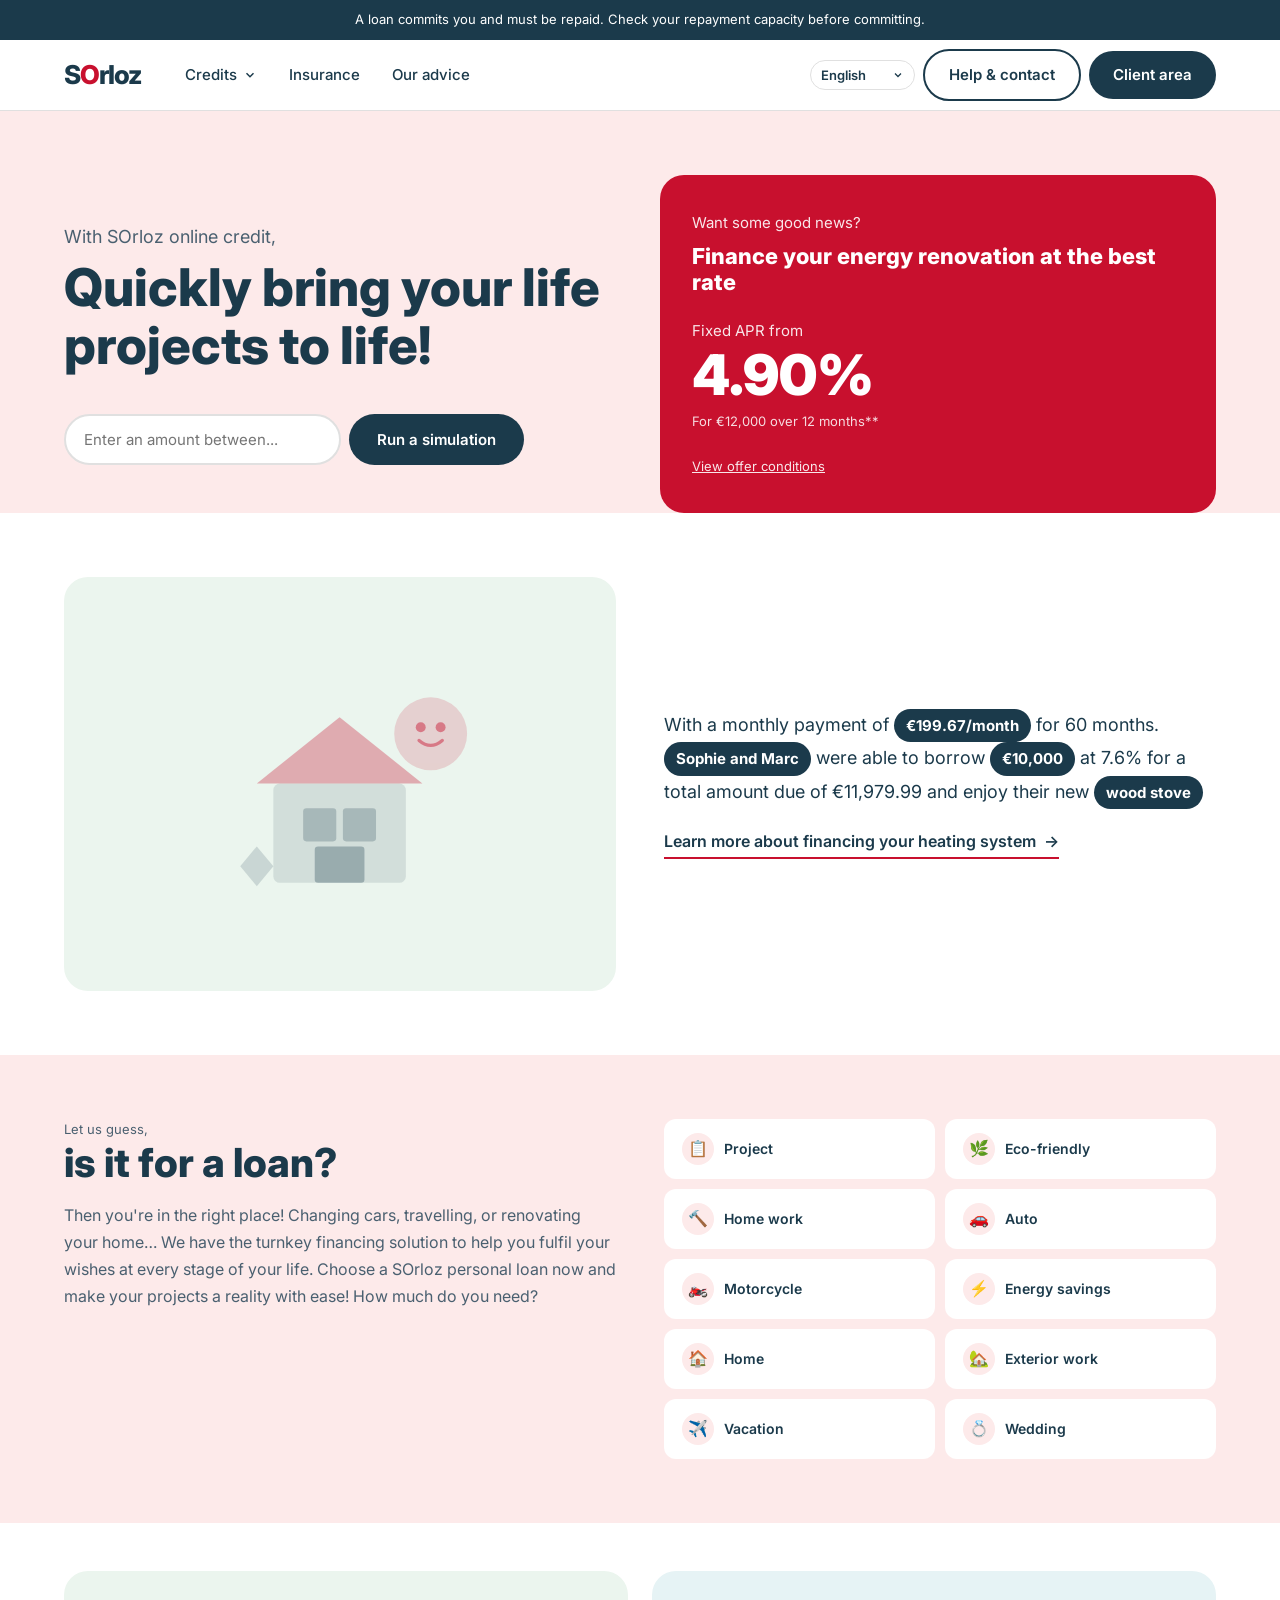
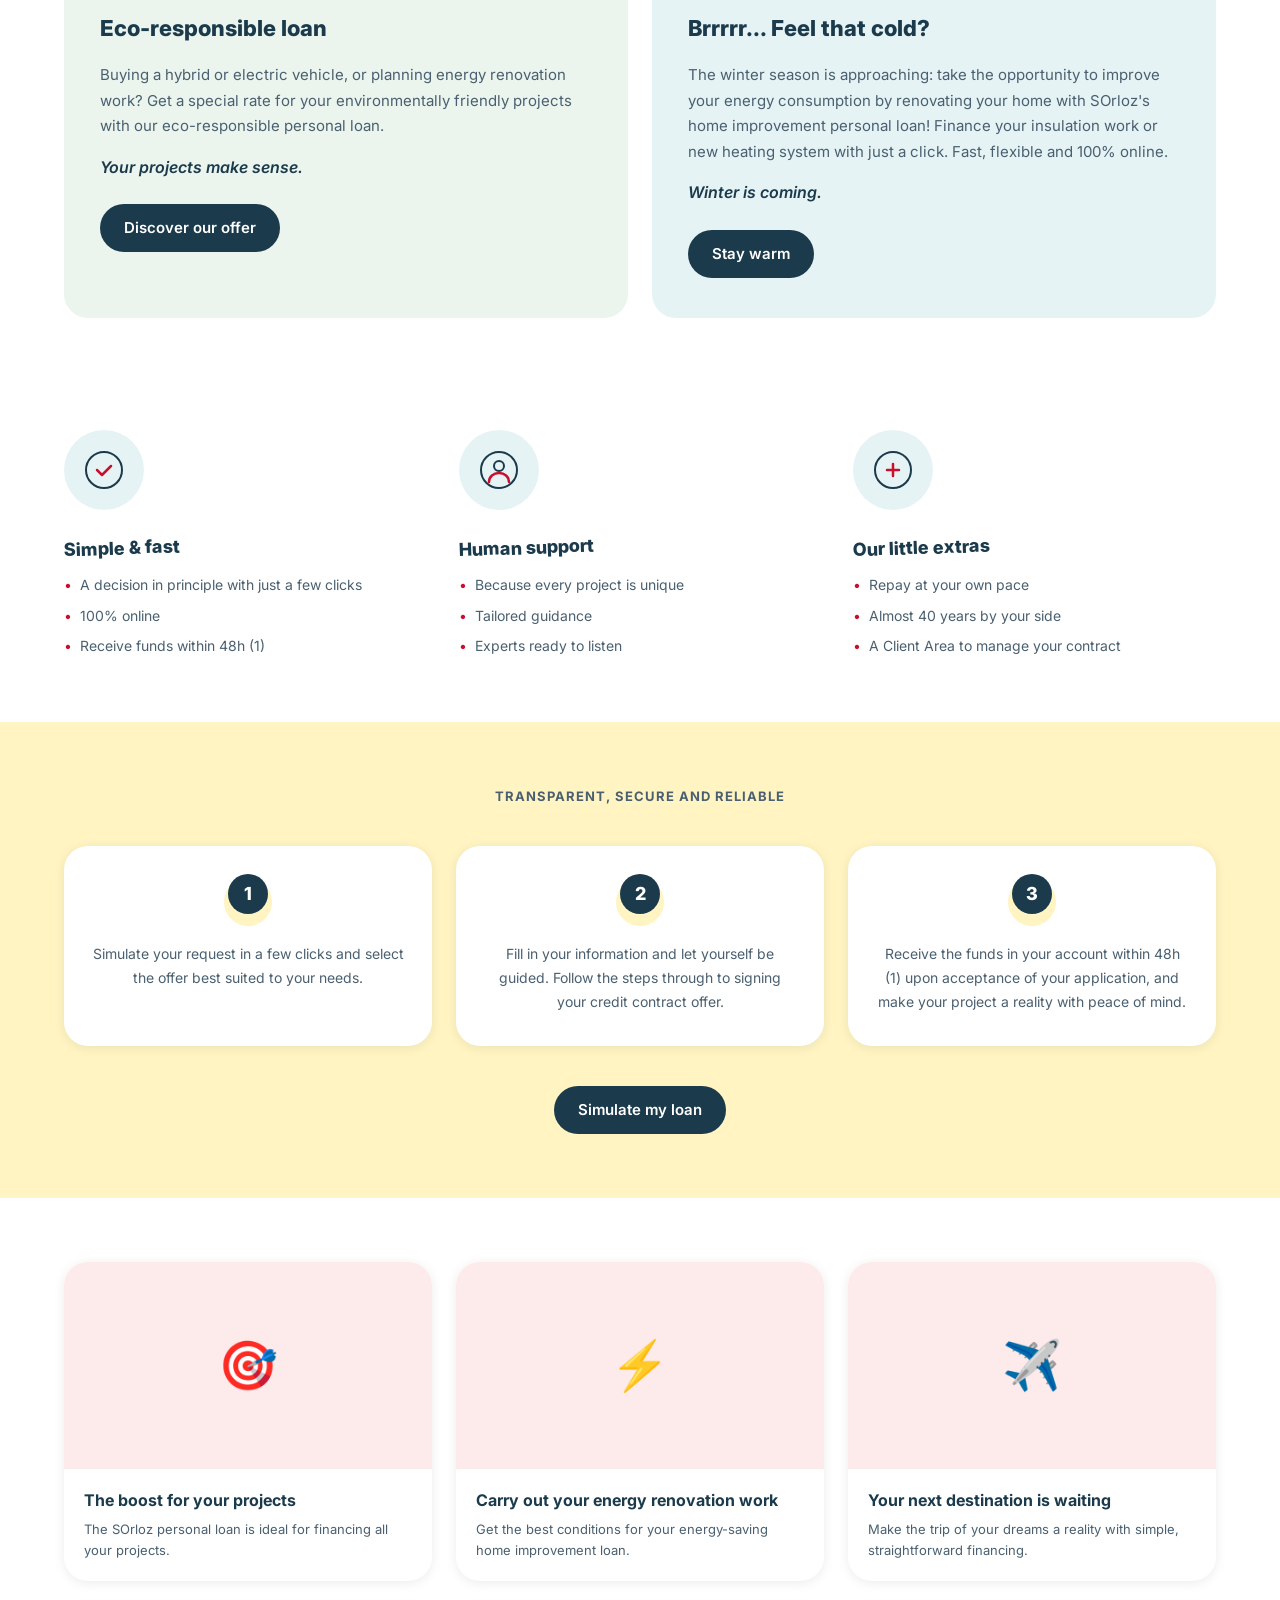
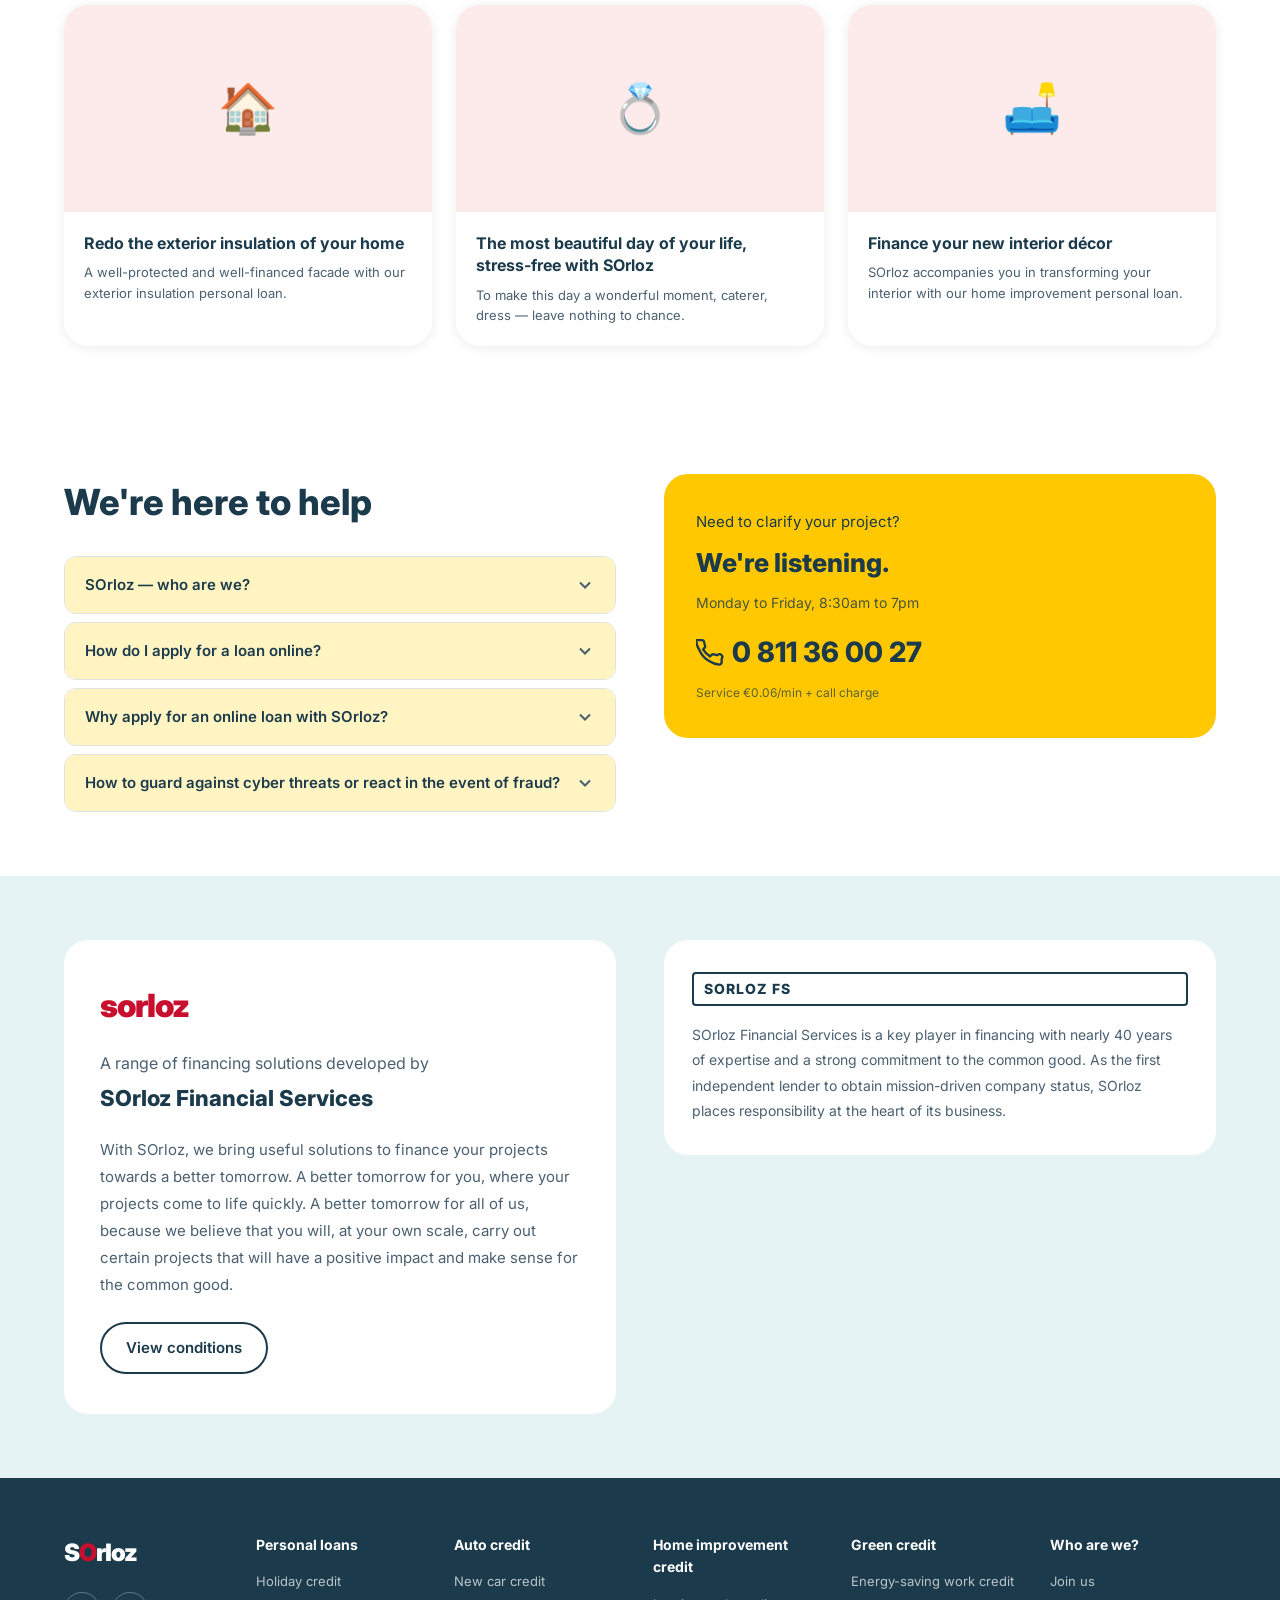
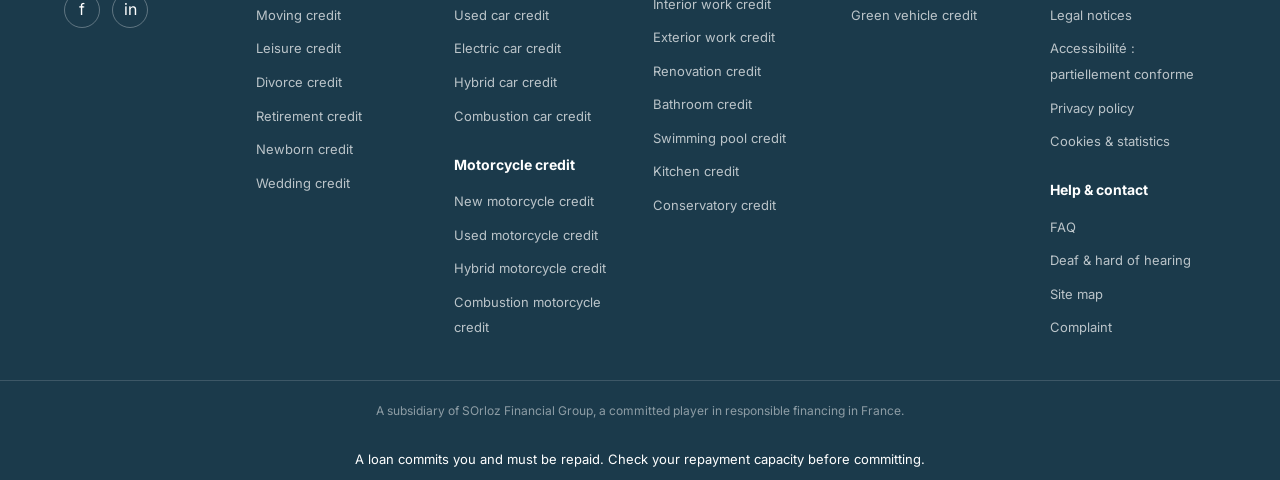
==== commit 4148fbed: "Deploy: sync from main [skip ci]" ====
--- a/index.html
+++ b/index.html
@@ -619,16 +619,17 @@
             <ul class="footer-links">
               <li><a href="/infos/qui-sommes-nous" data-i18n="footer.about.join">Nous rejoindre</a></li>
               <li><a href="/infos/mentions-legales" data-i18n="footer.about.legal">Mentions légales</a></li>
+              <li><a href="/infos/accessibilite">Accessibilité : partiellement conforme</a></li>
               <li><a href="/infos/politique-de-confidentialite" data-i18n="footer.about.privacy">Politique de confidentialité</a></li>
               <li><a href="/infos/cookies-et-statistiques" data-i18n="footer.about.cookies">Cookies et statistiques</a></li>
-              <li><a href="/infos/plan-site" data-i18n="footer.about.sitemap">Plan du site</a></li>
-              <li><a href="/faq/faire-une-reclamation" data-i18n="footer.about.complaint">Réclamation</a></li>
             </ul>
             <br>
             <h3 class="footer-col-title" data-i18n="footer.help">Aide et contact</h3>
             <ul class="footer-links">
               <li><a href="/faq" data-i18n="footer.help.faq">Foire aux questions</a></li>
               <li><a href="/infos/service-sourds-et-malentendants" data-i18n="footer.help.deaf">Sourds et malentendants</a></li>
+              <li><a href="/infos/plan-site" data-i18n="footer.about.sitemap">Plan du site</a></li>
+              <li><a href="/faq/faire-une-reclamation" data-i18n="footer.about.complaint">Réclamation</a></li>
             </ul>
           </div>
 
@@ -651,7 +652,7 @@
     <span data-i18n="alert.disclaimer">Un crédit vous engage et doit être remboursé. Vérifiez vos capacités de remboursement avant de vous engager.</span>
   </div>
 
-  <script src="/assets/js/pages.js?v=20260617j"></script>
+  <script src="/assets/js/pages.js?v=20260617p"></script>
   <script src="/assets/js/app.js?v=20260617h"></script>
 </body>
 </html>
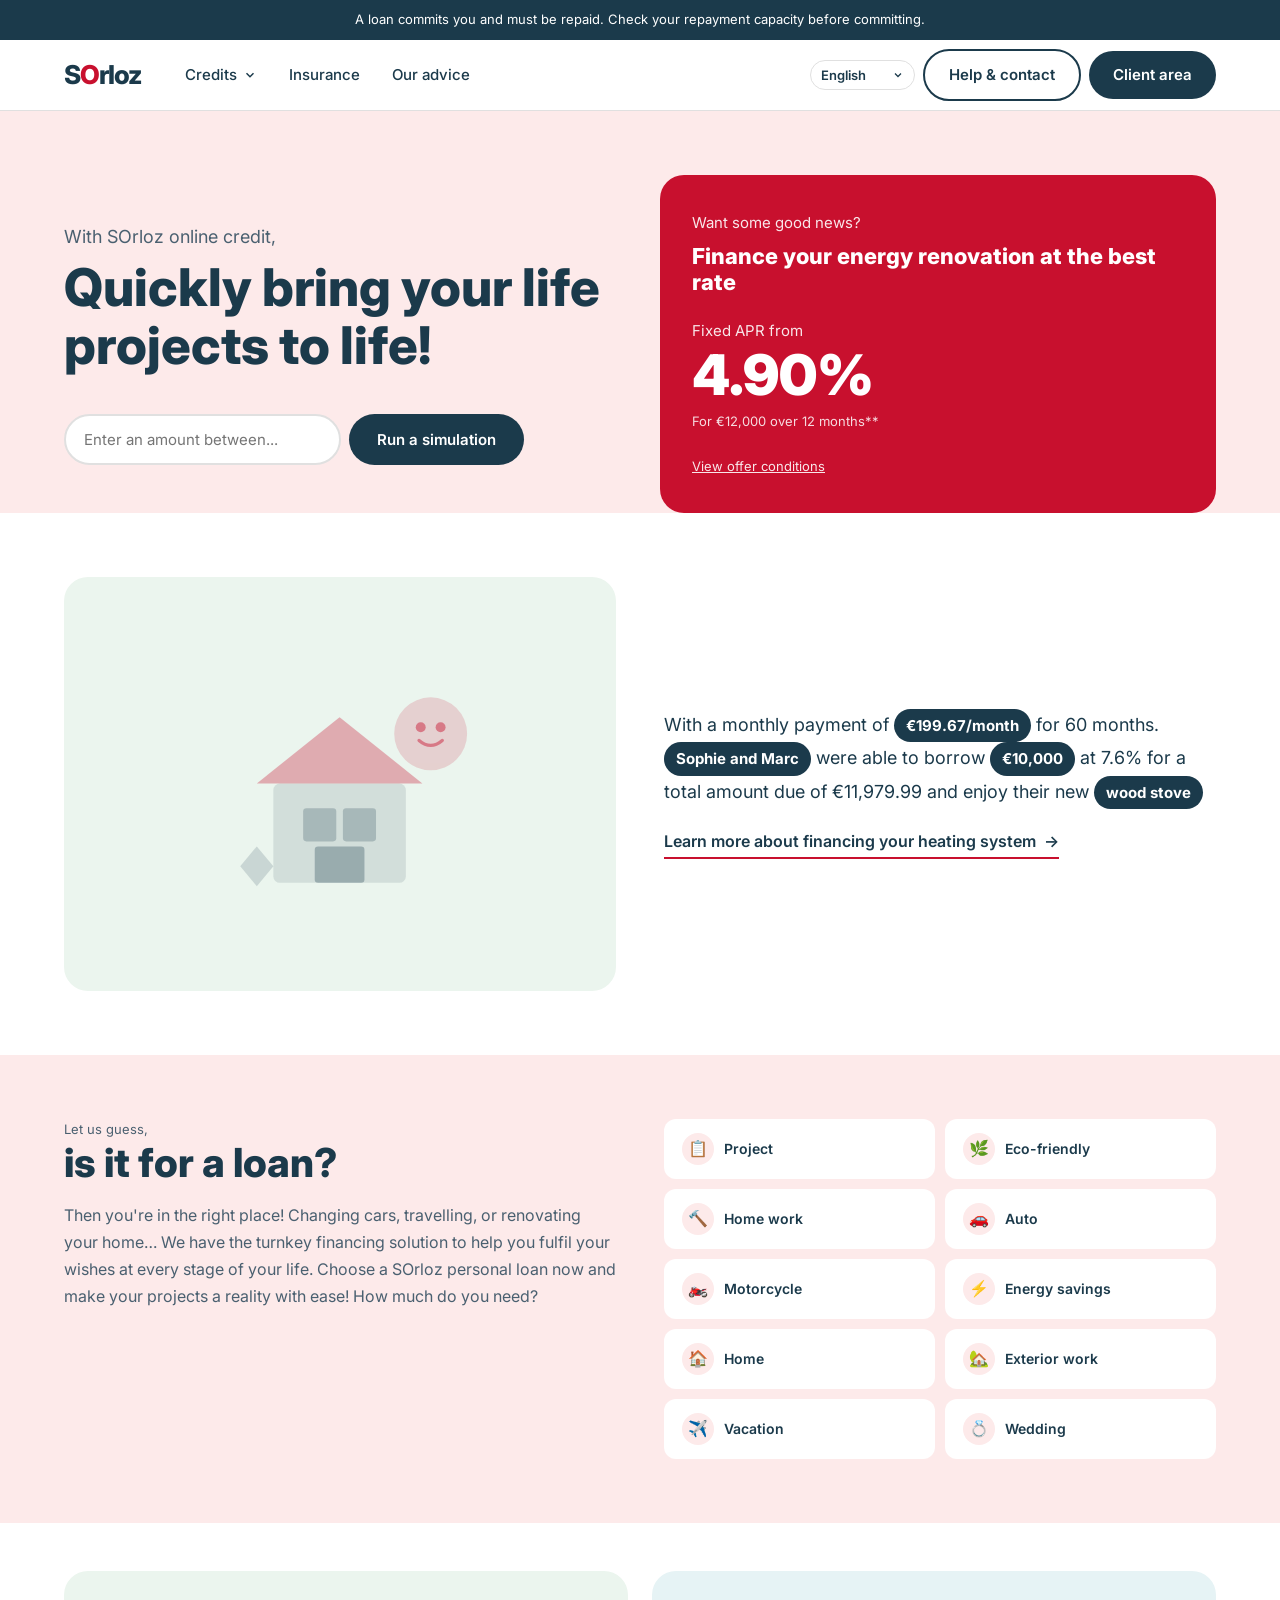
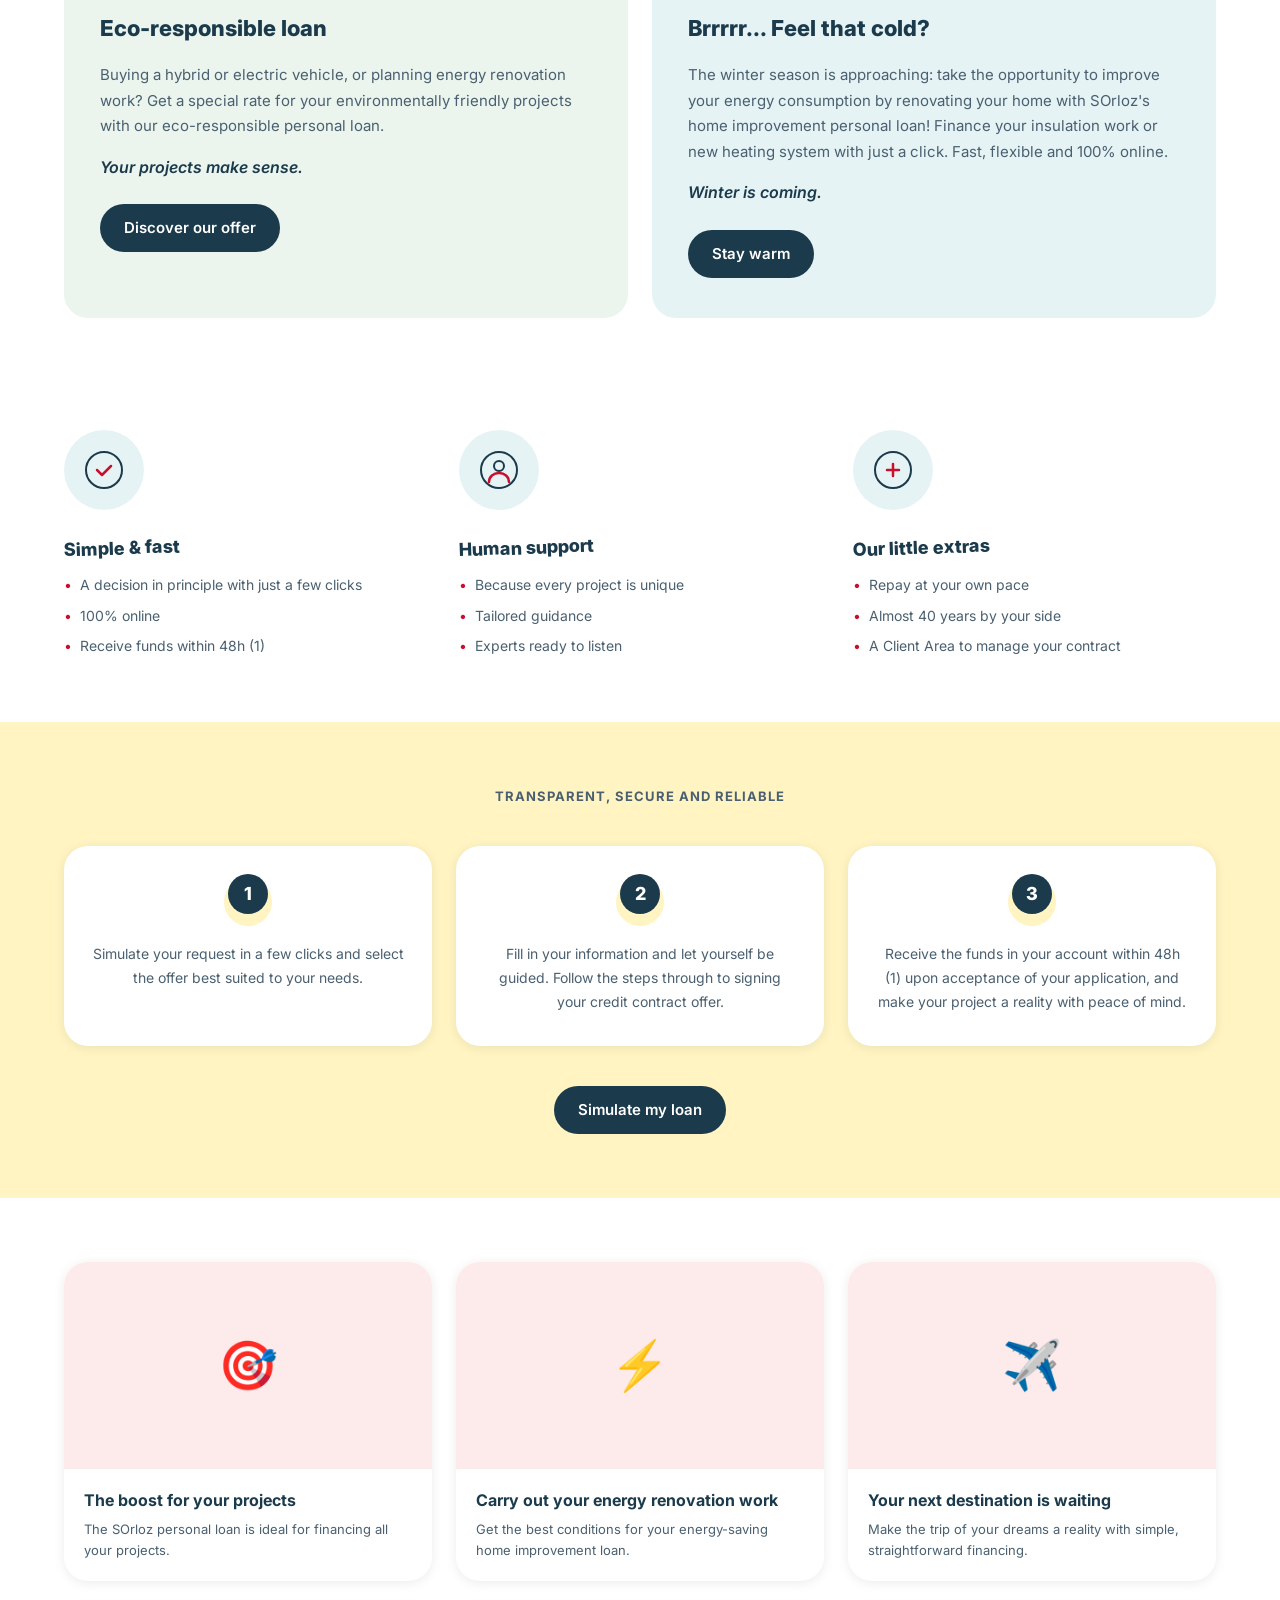
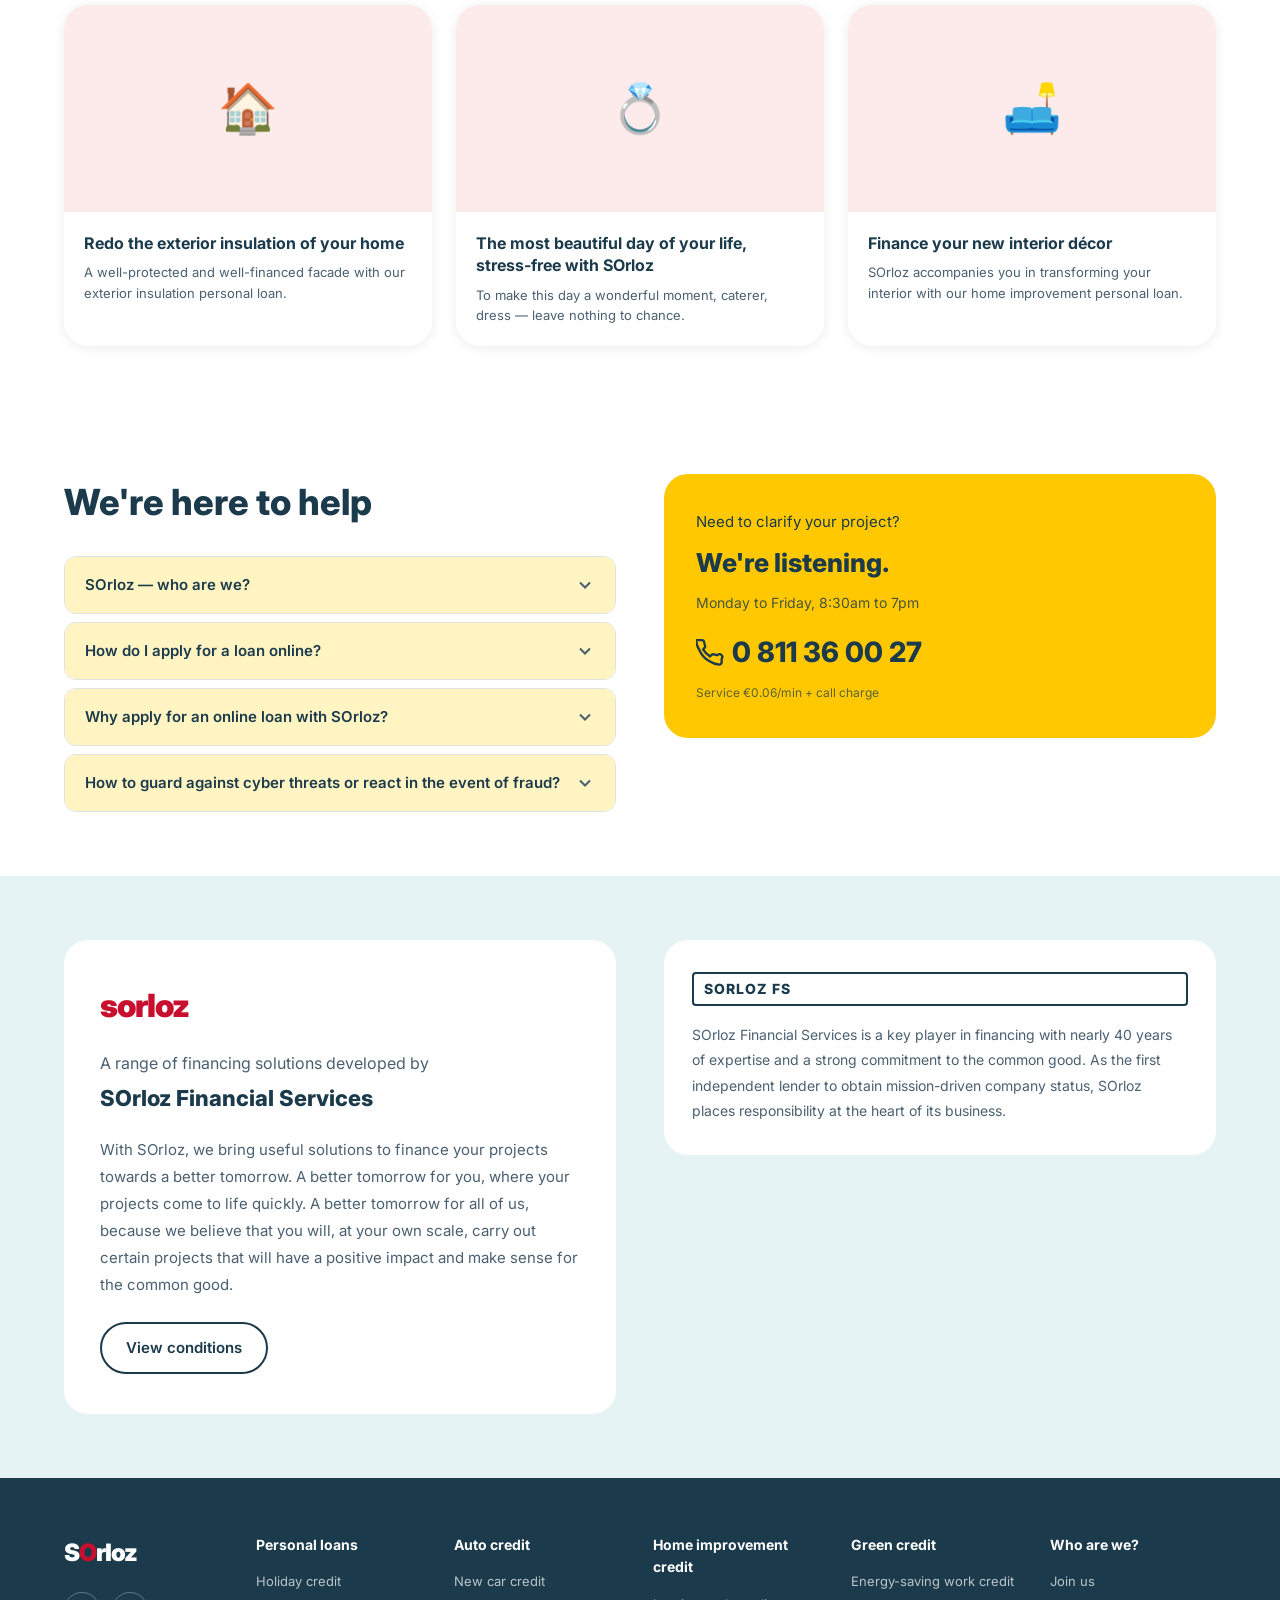
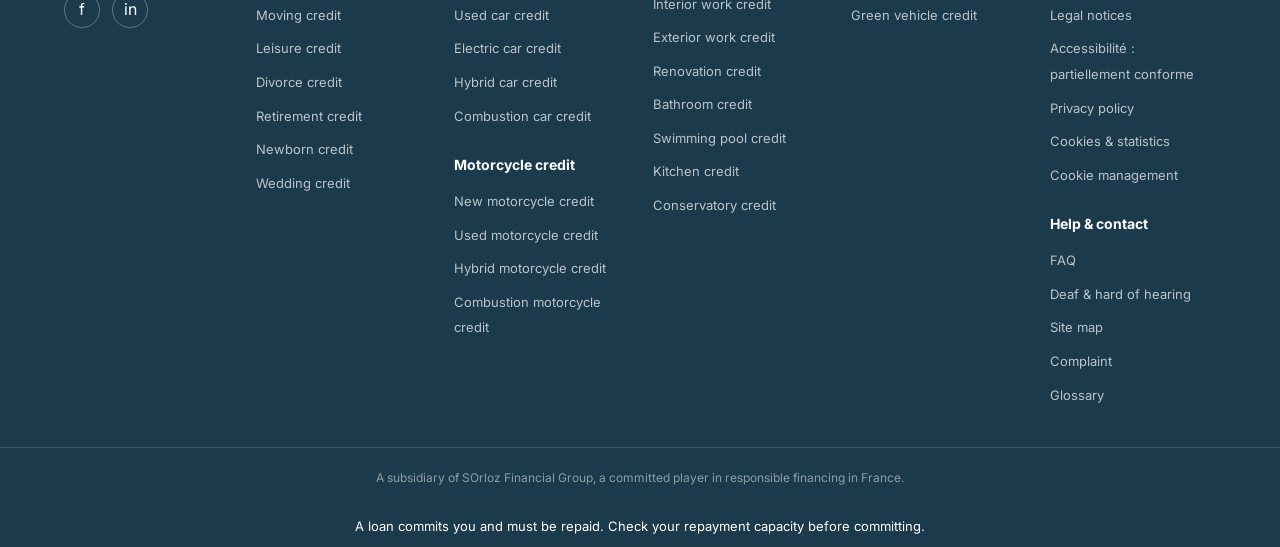
==== commit 61593cf5: "Deploy: sync from main [skip ci]" ====
--- a/index.html
+++ b/index.html
@@ -622,6 +622,7 @@
               <li><a href="/infos/accessibilite">Accessibilité : partiellement conforme</a></li>
               <li><a href="/infos/politique-de-confidentialite" data-i18n="footer.about.privacy">Politique de confidentialité</a></li>
               <li><a href="/infos/cookies-et-statistiques" data-i18n="footer.about.cookies">Cookies et statistiques</a></li>
+              <li><a href="#" data-i18n="footer.about.cookie_mgmt">Gestion des cookies</a></li>
             </ul>
             <br>
             <h3 class="footer-col-title" data-i18n="footer.help">Aide et contact</h3>
@@ -630,6 +631,7 @@
               <li><a href="/infos/service-sourds-et-malentendants" data-i18n="footer.help.deaf">Sourds et malentendants</a></li>
               <li><a href="/infos/plan-site" data-i18n="footer.about.sitemap">Plan du site</a></li>
               <li><a href="/faq/faire-une-reclamation" data-i18n="footer.about.complaint">Réclamation</a></li>
+              <li><a href="/infos/lexique" data-i18n="footer.about.lexicon">Lexique</a></li>
             </ul>
           </div>
 
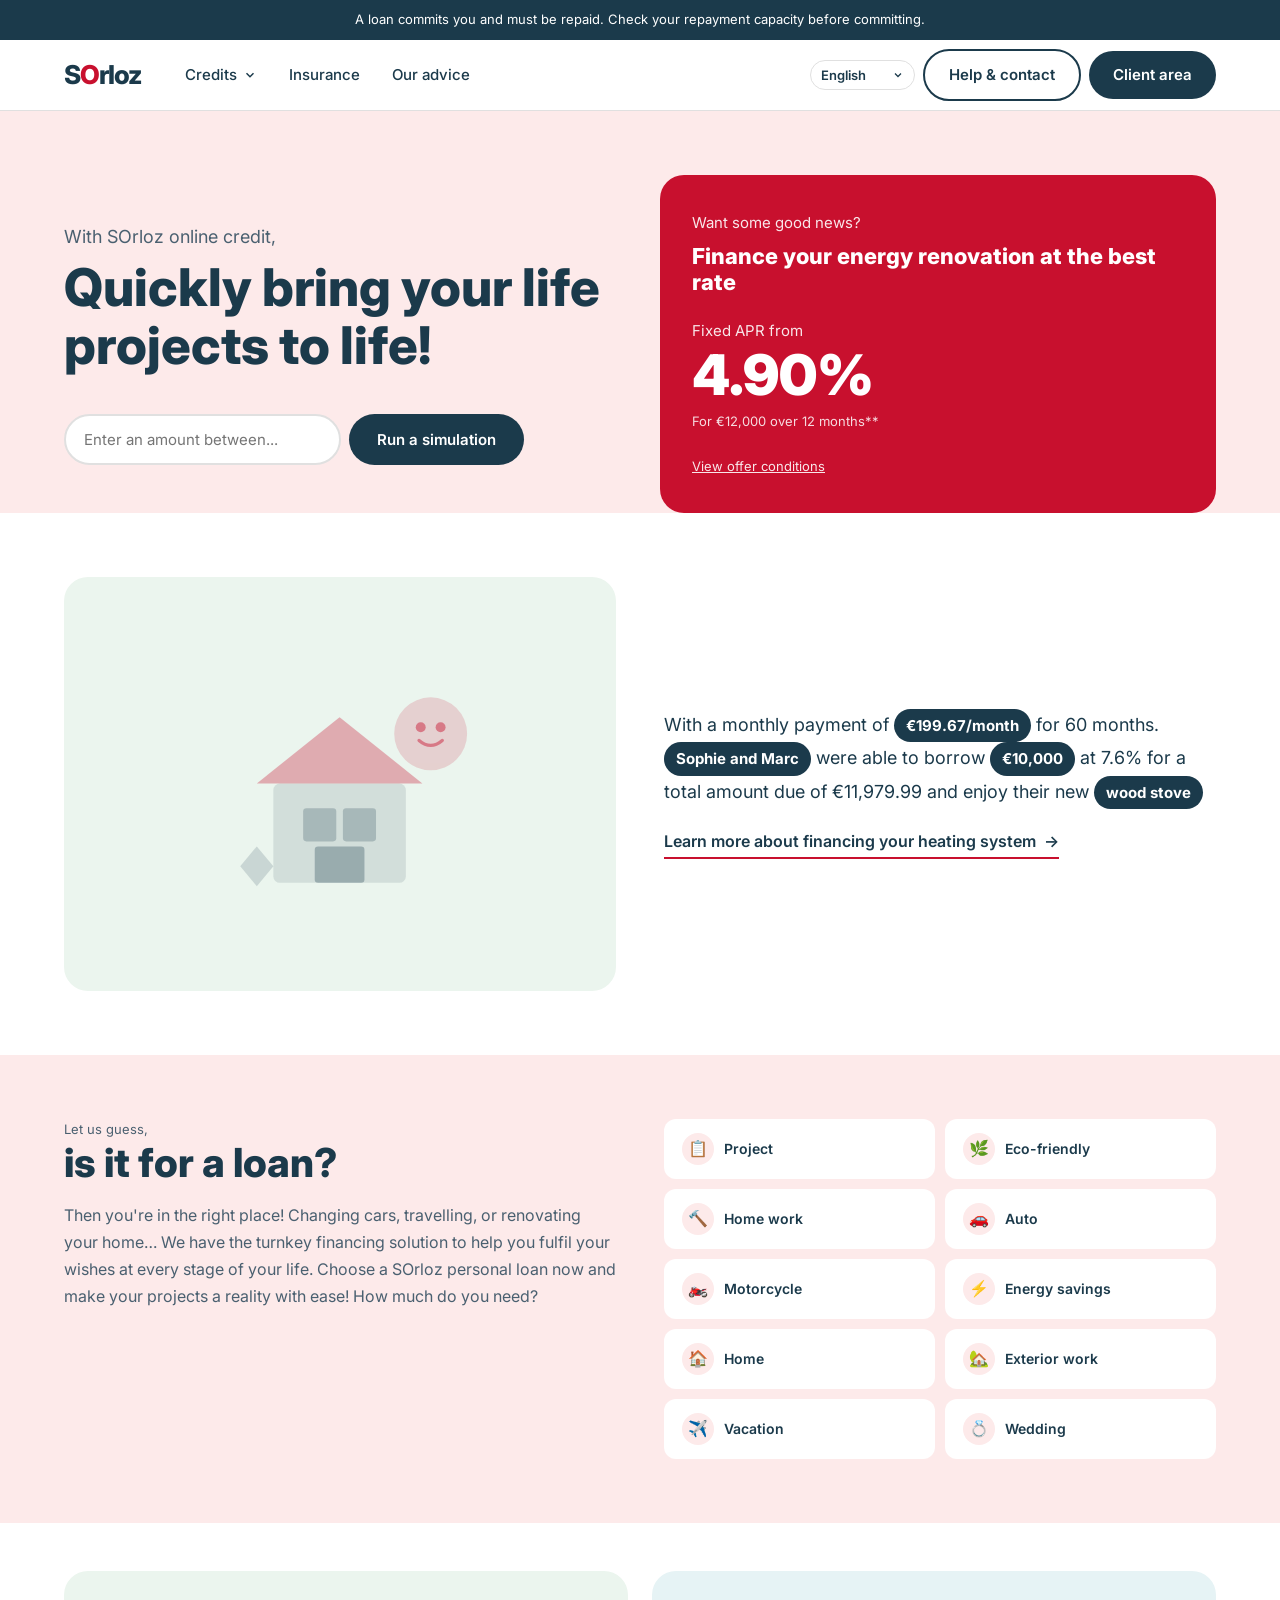
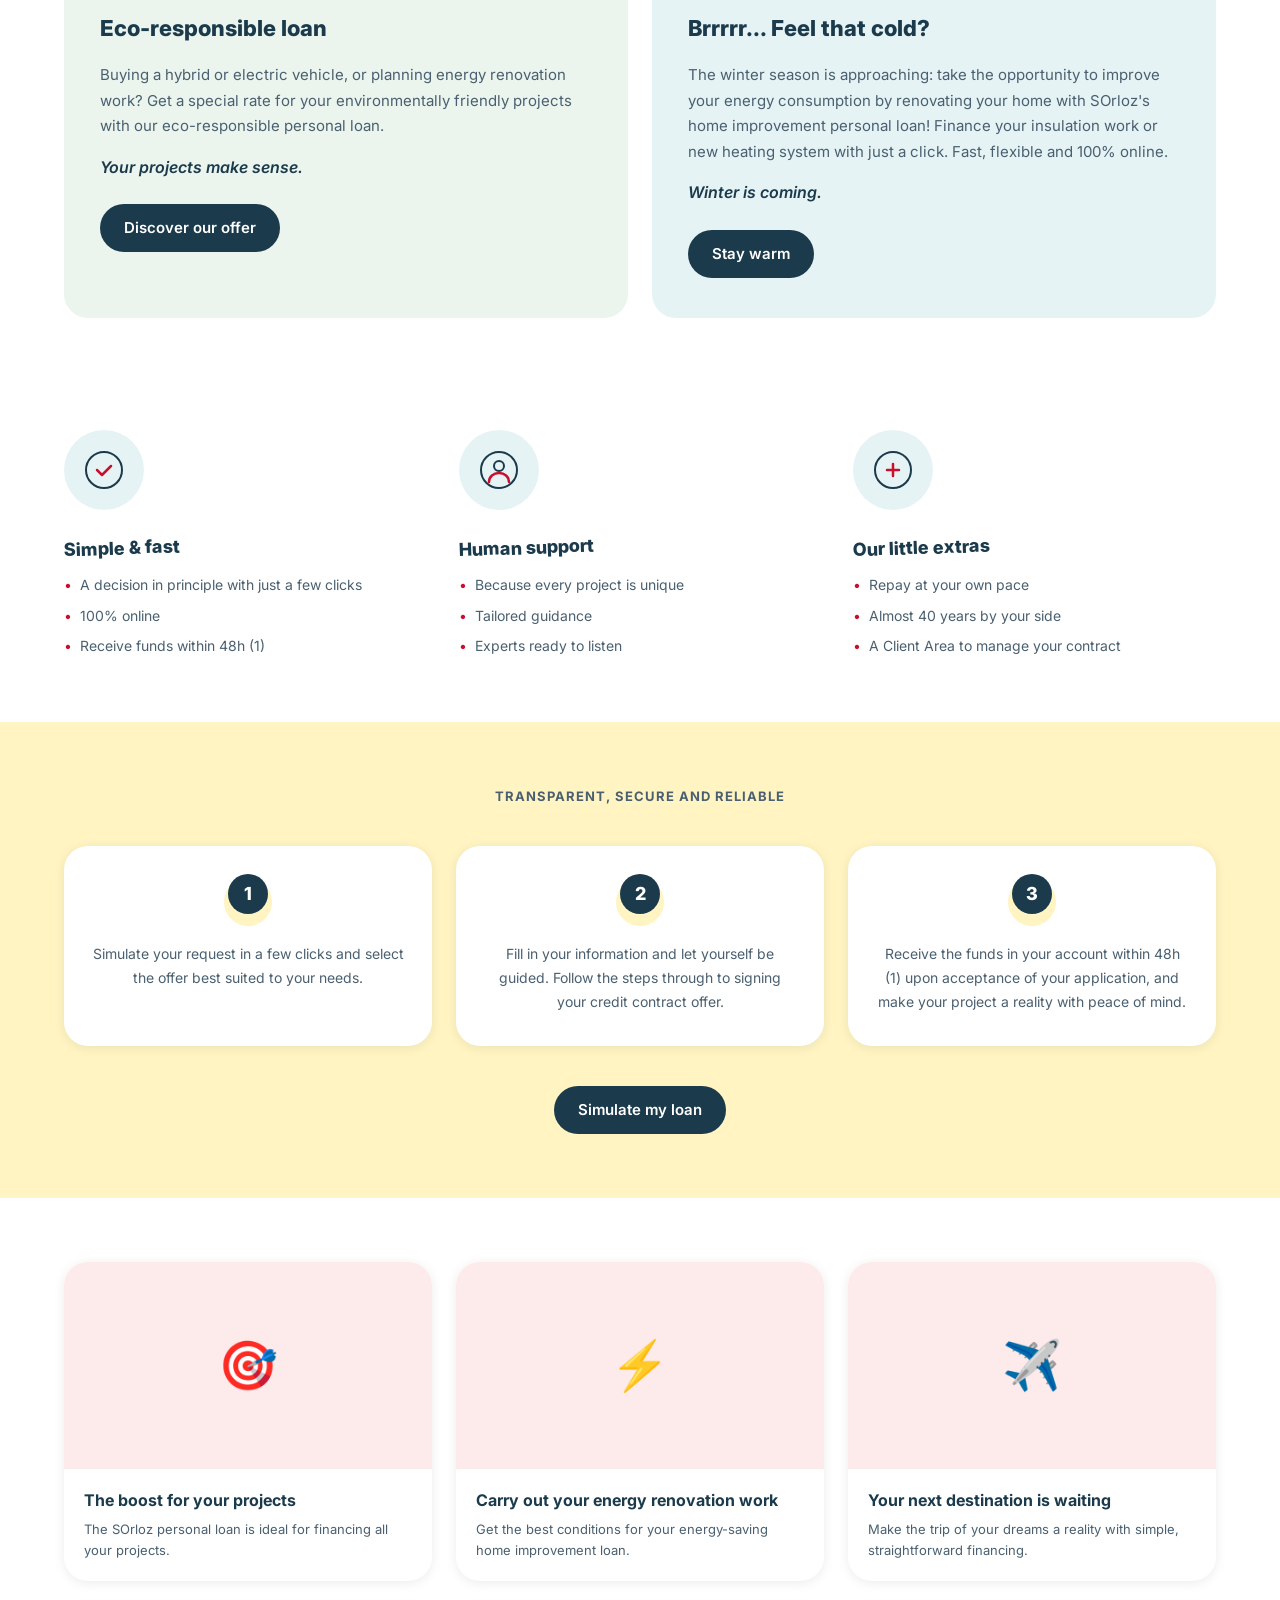
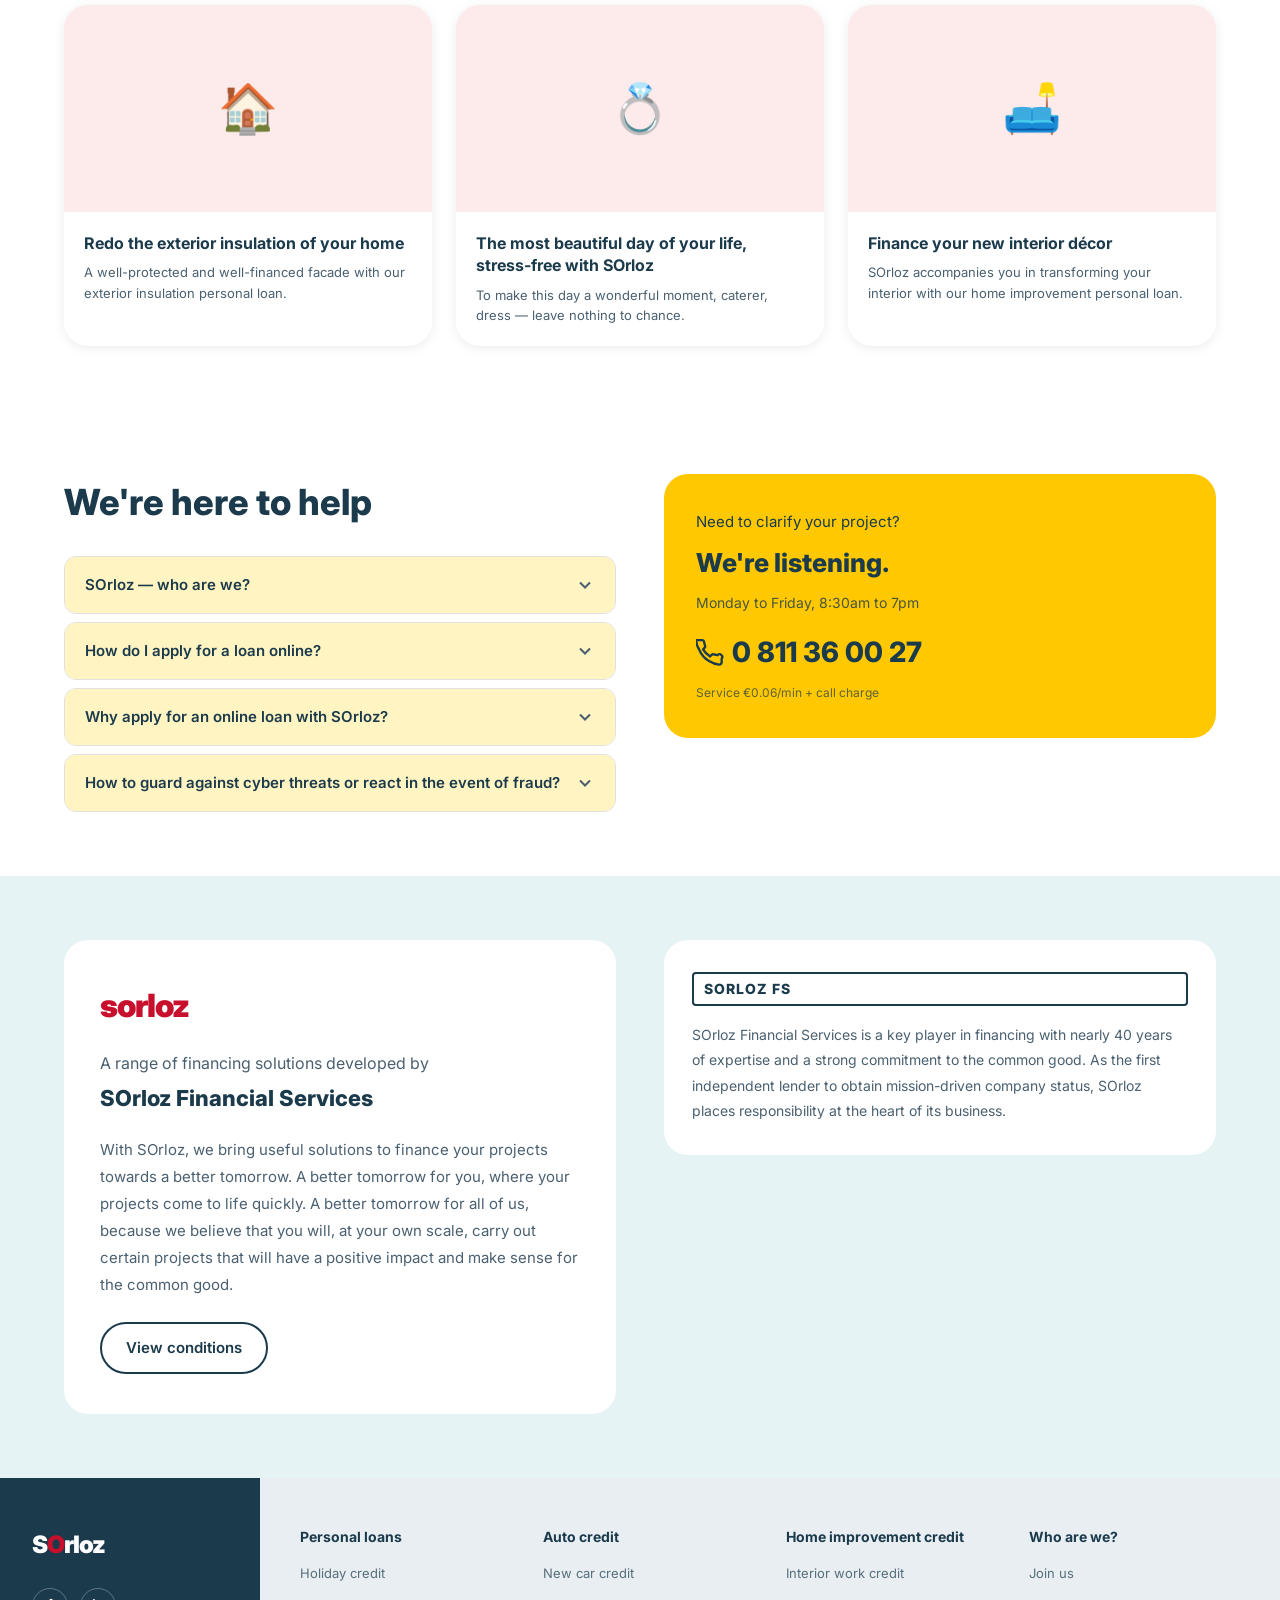
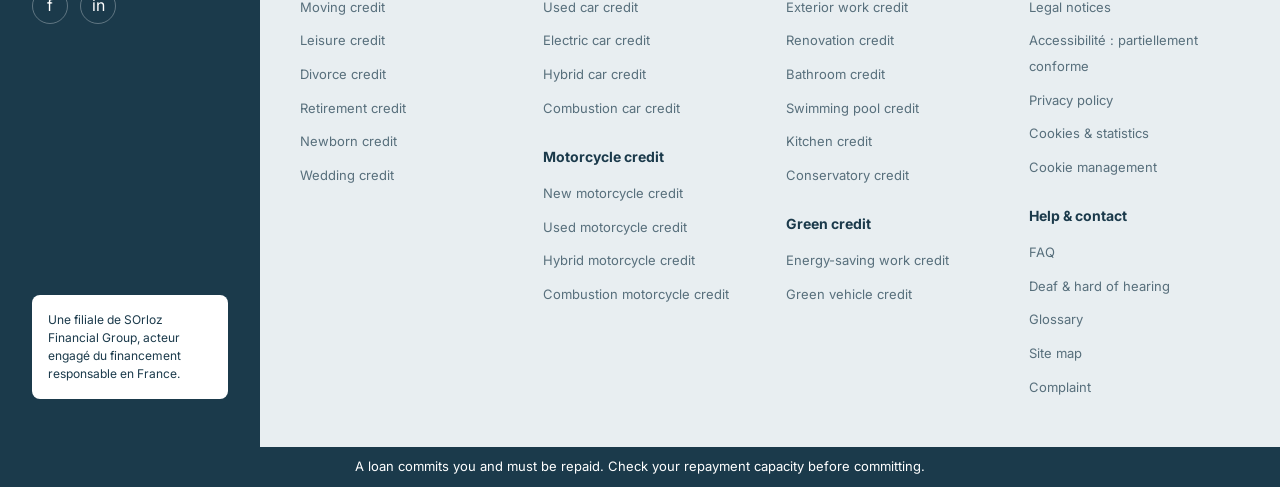
==== commit 1e7d8db9: "Deploy: sync from main [skip ci]" ====
--- a/index.html
+++ b/index.html
@@ -8,7 +8,7 @@
   <link rel="preconnect" href="https://fonts.googleapis.com">
   <link rel="preconnect" href="https://fonts.gstatic.com" crossorigin>
   <link href="https://fonts.googleapis.com/css2?family=Inter:wght@400;500;600;700;800;900&display=swap" rel="stylesheet">
-  <link rel="stylesheet" href="/assets/css/style.css?v=20260615d">
+  <link rel="stylesheet" href="/assets/css/style.css?v=20260617f">
 </head>
 <body>
 
@@ -548,18 +548,21 @@
 
   <!-- ─── Footer ────────────────────────────────────────────────────────────── -->
   <footer class="site-footer" aria-label="Pied de page">
-
-    <div class="footer-main">
-      <div class="container">
-        <div class="footer-grid">
-
-          <div class="footer-brand-col">
-            <a href="/" class="footer-logo" aria-label="SOrloz - Accueil">S<span>O</span>rloz</a>
-            <div class="footer-social" aria-label="Réseaux sociaux">
-              <a href="#" class="social-link" aria-label="Facebook">f</a>
-              <a href="#" class="social-link" aria-label="LinkedIn">in</a>
-            </div>
-          </div>
+    <div class="footer-wrap">
+
+      <div class="footer-side">
+        <a href="/" class="footer-logo" aria-label="SOrloz - Accueil">S<span>O</span>rloz</a>
+        <div class="footer-social" aria-label="Réseaux sociaux">
+          <a href="#" class="social-link" aria-label="Facebook">f</a>
+          <a href="#" class="social-link" aria-label="LinkedIn">in</a>
+        </div>
+        <div class="footer-corporate">
+          <p>Une filiale de SOrloz Financial Group, acteur engagé du financement responsable en France.</p>
+        </div>
+      </div>
+
+      <div class="footer-content">
+        <div class="footer-columns">
 
           <div class="footer-col">
             <h3 class="footer-col-title" data-i18n="footer.personal">Prêts personnels</h3>
@@ -604,12 +607,10 @@
               <li><a href="/prets-personnels/credit-travaux/credit-cuisine" data-i18n="footer.work.kitchen">Crédit cuisine</a></li>
               <li><a href="/prets-personnels/credit-travaux/credit-veranda" data-i18n="footer.work.veranda">Crédit véranda</a></li>
             </ul>
-          </div>
-
-          <div class="footer-col">
+            <br>
             <h3 class="footer-col-title" data-i18n="footer.green">Crédit vert</h3>
             <ul class="footer-links">
-              <li><a href="/prets-personnels/credit-economie-energie" data-i18n="footer.green.energy">Crédit économie d'énergie</a></li>
+              <li><a href="/prets-personnels/credit-economie-energie" data-i18n="footer.green.energy">Crédit travaux économie d'énergie</a></li>
               <li><a href="/prets-personnels/credit-vehicule-vert" data-i18n="footer.green.vehicle">Crédit véhicule vert</a></li>
             </ul>
           </div>
@@ -629,22 +630,15 @@
             <ul class="footer-links">
               <li><a href="/faq" data-i18n="footer.help.faq">Foire aux questions</a></li>
               <li><a href="/infos/service-sourds-et-malentendants" data-i18n="footer.help.deaf">Sourds et malentendants</a></li>
+              <li><a href="/infos/lexique" data-i18n="footer.about.lexicon">Lexique</a></li>
               <li><a href="/infos/plan-site" data-i18n="footer.about.sitemap">Plan du site</a></li>
               <li><a href="/faq/faire-une-reclamation" data-i18n="footer.about.complaint">Réclamation</a></li>
-              <li><a href="/infos/lexique" data-i18n="footer.about.lexicon">Lexique</a></li>
-            </ul>
-          </div>
-
-        </div>
-      </div>
-    </div>
-
-    <div class="footer-bottom">
-      <div class="container">
-        <p class="footer-legal" data-i18n="footer.legal">
-          Une filiale de SOrloz Financial Group, acteur engagé du financement responsable en France.
-        </p>
-      </div>
+            </ul>
+          </div>
+
+        </div>
+      </div>
+
     </div>
 
   </footer>
--- a/assets/css/style.css
+++ b/assets/css/style.css
@@ -479,15 +479,24 @@
 .about-cta { margin-top: 8px; }
 
 /* ─── Footer ────────────────────────────────────────────────────────────────── */
-.site-footer { background: var(--dark); color: #fff; }
-.footer-main { padding: 56px 0 40px; }
-.footer-grid {
+.site-footer { color: #fff; }
+.footer-wrap {
   display: grid;
-  grid-template-columns: 160px repeat(5, 1fr);
+  grid-template-columns: 260px 1fr;
+}
+.footer-side {
+  background: var(--dark);
+  padding: 48px 32px;
+  display: flex; flex-direction: column; gap: 24px;
+}
+.footer-content {
+  background: #E8EEF1;
+  padding: 48px 40px;
+}
+.footer-columns {
+  display: grid;
+  grid-template-columns: repeat(4, 1fr);
   gap: 32px;
-}
-.footer-brand-col {
-  display: flex; flex-direction: column; gap: 20px;
 }
 .footer-logo {
   font-size: 24px; font-weight: 900; color: #fff;
@@ -502,19 +511,32 @@
   font-size: 16px; transition: border-color .15s, background .15s;
 }
 .social-link:hover { border-color: #fff; background: rgba(255,255,255,.1); }
+.footer-corporate {
+  margin-top: auto;
+  background: #fff;
+  border-radius: 8px;
+  padding: 16px;
+}
+.footer-corporate p {
+  font-size: 12px;
+  color: var(--dark);
+  line-height: 1.5;
+}
 .footer-col-title {
-  font-size: 14px; font-weight: 700; color: #fff;
+  font-size: 14px; font-weight: 700; color: var(--dark);
   margin-bottom: 12px;
 }
 .footer-links { display: flex; flex-direction: column; gap: 8px; }
 .footer-links a {
-  font-size: 13px; color: rgba(255,255,255,.7);
-  transition: color .15s;
-}
-.footer-links a:hover { color: #fff; }
+  font-size: 13px; color: var(--dark);
+  opacity: .7;
+  transition: opacity .15s;
+}
+.footer-links a:hover { opacity: 1; }
 .footer-bottom {
   border-top: 1px solid rgba(255,255,255,.15);
   padding: 20px 0;
+  background: var(--dark);
 }
 .footer-legal {
   font-size: 12px; color: rgba(255,255,255,.5);
@@ -529,8 +551,10 @@
 
 /* ─── Responsive ────────────────────────────────────────────────────────────── */
 @media (max-width: 1024px) {
-  .footer-grid { grid-template-columns: repeat(3, 1fr); }
-  .footer-brand-col { grid-column: 1 / -1; flex-direction: row; align-items: center; }
+  .footer-wrap { grid-template-columns: 1fr; }
+  .footer-side { flex-direction: row; align-items: center; gap: 24px; padding: 32px; }
+  .footer-corporate { margin-top: 0; }
+  .footer-columns { grid-template-columns: repeat(3, 1fr); }
 }
 
 /* Mobile nav footer: hidden on desktop */
@@ -577,15 +601,17 @@
   .features-grid { grid-template-columns: 1fr; }
   .process-steps { grid-template-columns: 1fr; }
   .articles-grid { grid-template-columns: 1fr; }
-  .footer-grid { grid-template-columns: 1fr 1fr; }
-  .footer-brand-col { grid-column: 1 / -1; }
+  .footer-wrap { grid-template-columns: 1fr; }
+  .footer-side { padding: 32px 20px; }
+  .footer-content { padding: 32px 20px; }
+  .footer-columns { grid-template-columns: 1fr 1fr; }
   .hero-sim { flex-direction: column; }
   .sim-btn { width: 100%; }
   .hero { padding: 40px 0 0; }
 }
 
 @media (max-width: 480px) {
-  .footer-grid { grid-template-columns: 1fr; }
+  .footer-columns { grid-template-columns: 1fr; }
   .categories-grid { grid-template-columns: 1fr; }
   .nav-right .btn { display: none; }
 }
